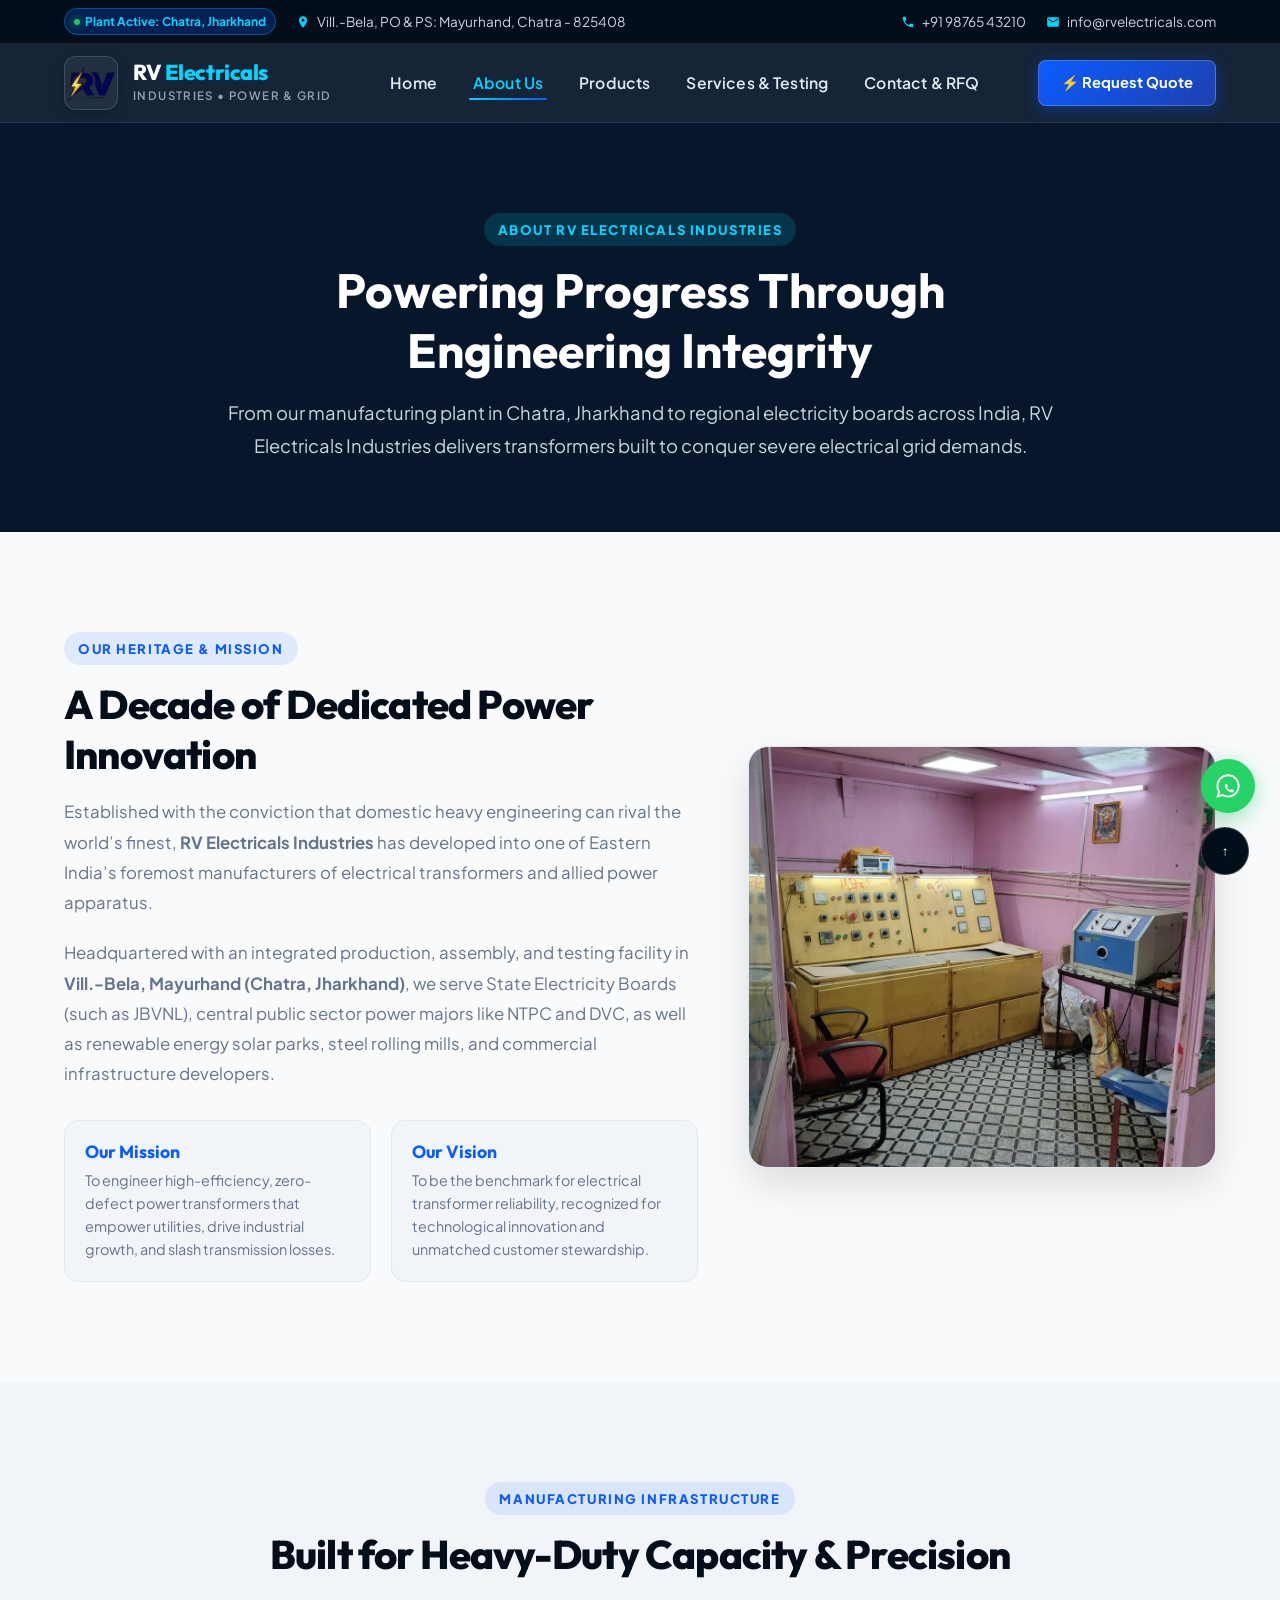
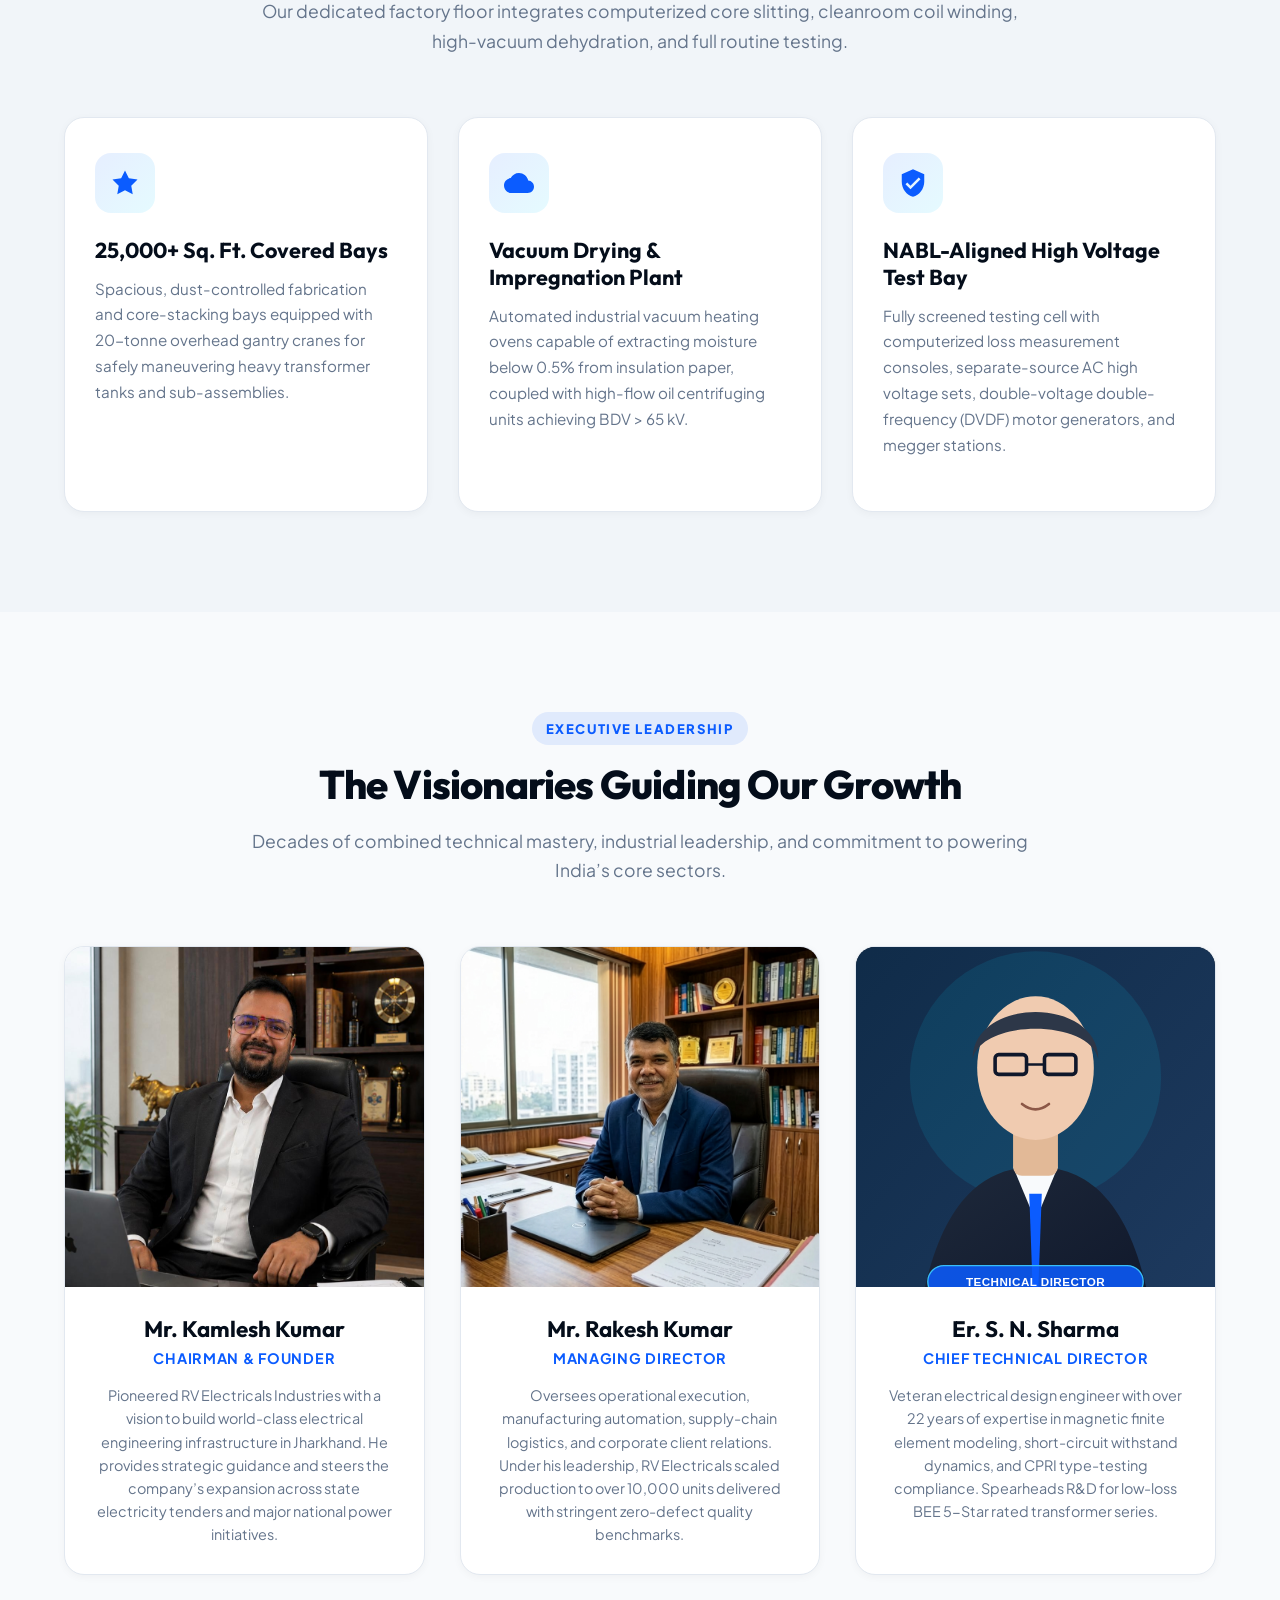
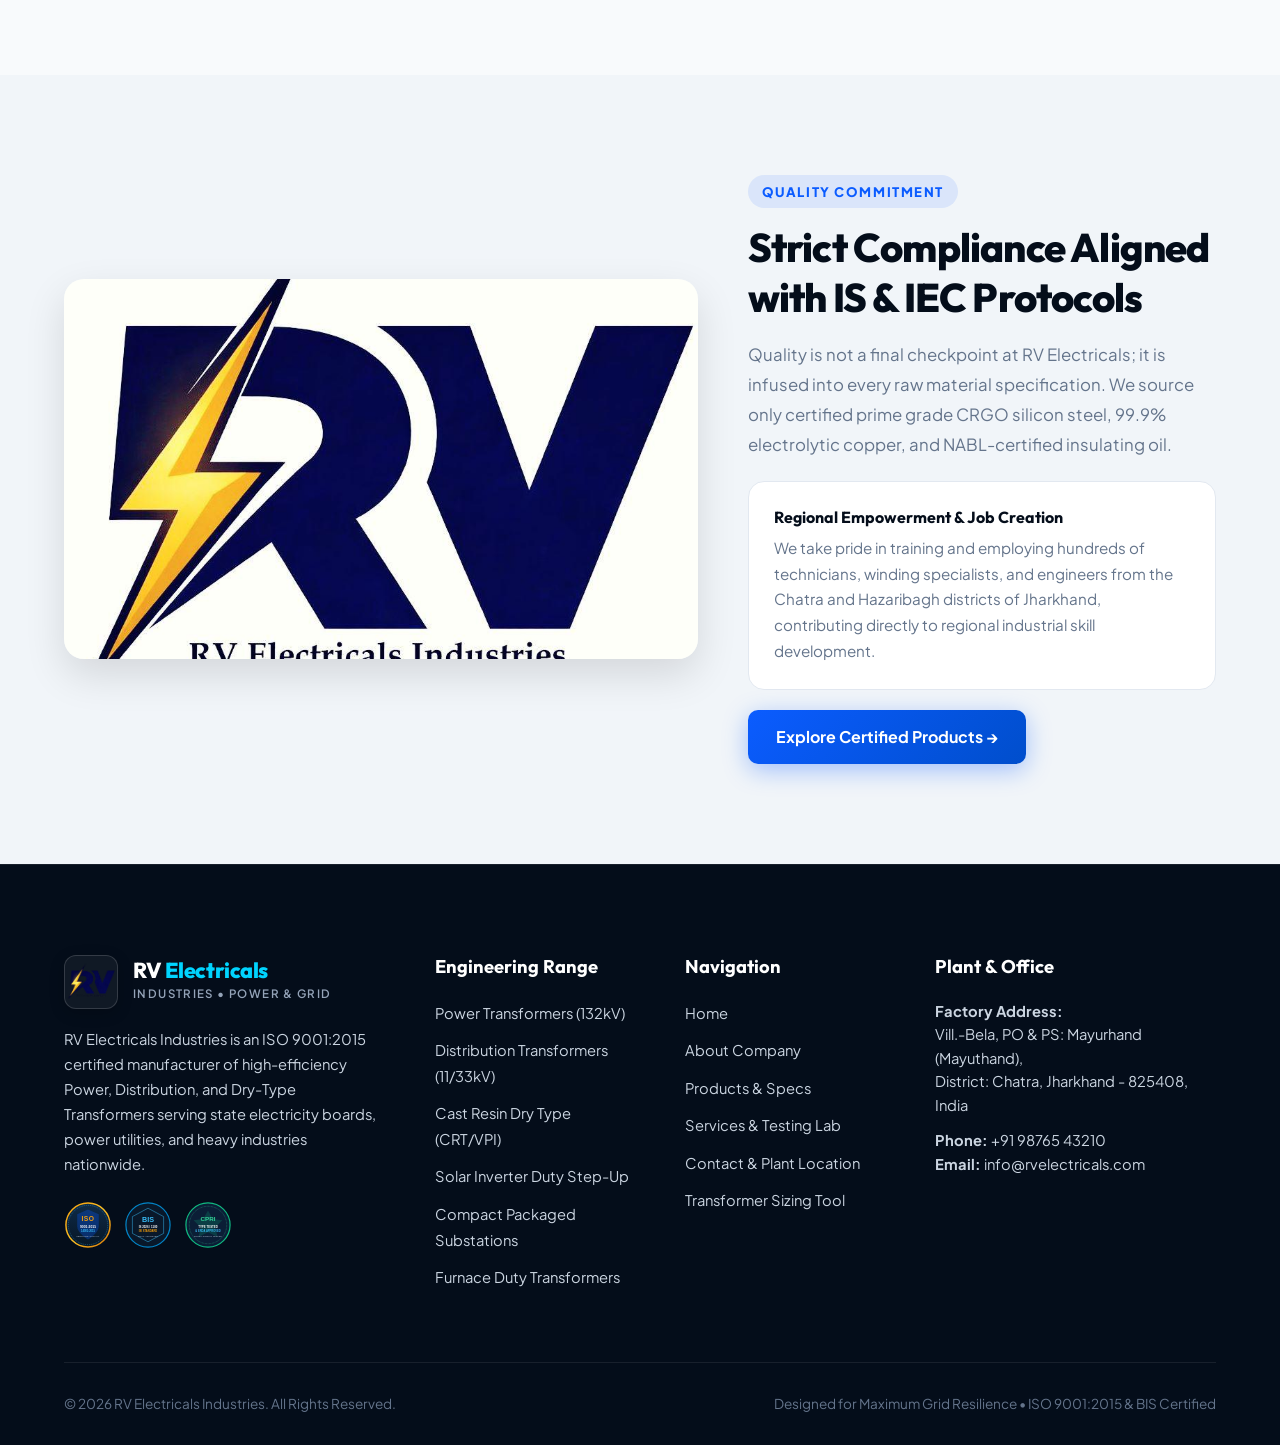
==== about.html @ 904dd124 "phirst" ====
<!DOCTYPE html>
<html lang="en">
<head>
  <meta charset="UTF-8">
  <meta name="viewport" content="width=device-width, initial-scale=1.0">
  <title>About Us | RV Electricals Industries</title>
  <meta name="description" content="Discover the legacy, leadership, and state-of-the-art manufacturing infrastructure of RV Electricals Industries in Chatra, Jharkhand.">
  
  <link rel="stylesheet" href="css/styles.css">
  <script src="js/script.js" defer></script>
</head>
<body>

  <!-- Scroll Progress Indicator -->
  <div id="scroll-progress"></div>

  <!-- Top Announcement Bar -->
  <div class="top-bar">
    <div class="top-bar-inner">
      <div class="top-bar-left">
        <span class="top-bar-badge"><span class="live-pulse"></span> Plant Active: Chatra, Jharkhand</span>
        <span class="top-bar-item">
          <svg viewBox="0 0 24 24"><path d="M12 2C8.13 2 5 5.13 5 9c0 5.25 7 13 7 13s7-7.75 7-13c0-3.87-3.13-7-7-7zm0 9.5c-1.38 0-2.5-1.12-2.5-2.5s1.12-2.5 2.5-2.5 2.5 1.12 2.5 2.5-1.12 2.5-2.5 2.5z"/></svg>
          Vill.-Bela, PO &amp; PS: Mayurhand, Chatra - 825408
        </span>
      </div>
      <div class="top-bar-right">
        <a href="tel:+919876543210" class="top-bar-item">
          <svg viewBox="0 0 24 24"><path d="M6.62 10.79c1.44 2.83 3.76 5.14 6.59 6.59l2.2-2.2c.27-.27.67-.36 1.02-.24 1.12.37 2.33.57 3.57.57.55 0 1 .45 1 1V20c0 .55-.45 1-1 1-9.39 0-17-7.61-17-17 0-.55.45-1 1-1h3.5c.55 0 1 .45 1 1 0 1.25.2 2.45.57 3.57.11.35.03.74-.25 1.02l-2.2 2.2z"/></svg>
          +91 98765 43210
        </a>
        <a href="mailto:info@rvelectricals.com" class="top-bar-item">
          <svg viewBox="0 0 24 24"><path d="M20 4H4c-1.1 0-1.99.9-1.99 2L2 18c0 1.1.9 2 2 2h16c1.1 0 2-.9 2-2V6c0-1.1-.9-2-2-2zm0 4l-8 5-8-5V6l8 5 8-5v2z"/></svg>
          info@rvelectricals.com
        </a>
      </div>
    </div>
  </div>

  <!-- Sticky Glassmorphism Header -->
  <nav>
    <div class="nav-container">
      <a href="index.html" class="logo-section">
        <div class="logo-wrapper">
          <img src="Images/Firefly.png" alt="RV Electricals Logo" class="logo">
        </div>
        <div class="logo-text-block">
          <span class="brand-title">RV <span>Electricals</span></span>
          <span class="brand-subtitle">Industries • Power &amp; Grid</span>
        </div>
      </a>

      <button class="menu-toggle" aria-label="Toggle Navigation">☰</button>

      <ul class="nav-links" id="navLinks">
        <li><a href="index.html">Home</a></li>
        <li><a href="about.html" class="active">About Us</a></li>
        <li><a href="products.html">Products</a></li>
        <li><a href="services.html">Services &amp; Testing</a></li>
        <li><a href="contact.html">Contact &amp; RFQ</a></li>
      </ul>

      <div class="nav-actions">
        <a href="contact.html#quote-form" class="btn-nav-quote">
          <span>⚡ Request Quote</span>
        </a>
      </div>
    </div>
  </nav>

  <!-- Page Header Banner -->
  <header class="section-dark" style="padding: 90px 5% 70px; text-align: center; position: relative;">
    <div style="max-width: 850px; margin: 0 auto; position: relative; z-index: 2;">
      <span class="section-tag">About RV Electricals Industries</span>
      <h1 style="color: #ffffff; font-size: 3rem; margin-bottom: 16px;">Powering Progress Through Engineering Integrity</h1>
      <p style="color: #cbd5e1; font-size: 1.15rem; line-height: 1.8;">
        From our manufacturing plant in Chatra, Jharkhand to regional electricity boards across India, RV Electricals Industries delivers transformers built to conquer severe electrical grid demands.
      </p>
    </div>
  </header>

  <!-- Corporate Heritage & Facility Details -->
  <section class="section">
    <div class="contact-layout" style="align-items: center;">
      <div class="reveal">
        <span class="section-tag">Our Heritage &amp; Mission</span>
        <h2 class="section-title">A Decade of Dedicated Power Innovation</h2>
        <p style="color: var(--text-muted); font-size: 1.05rem; line-height: 1.8; margin-bottom: 20px;">
          Established with the conviction that domestic heavy engineering can rival the world’s finest, <strong>RV Electricals Industries</strong> has developed into one of Eastern India’s foremost manufacturers of electrical transformers and allied power apparatus.
        </p>
        <p style="color: var(--text-muted); font-size: 1.05rem; line-height: 1.8; margin-bottom: 25px;">
          Headquartered with an integrated production, assembly, and testing facility in <strong>Vill.-Bela, Mayurhand (Chatra, Jharkhand)</strong>, we serve State Electricity Boards (such as JBVNL), central public sector power majors like NTPC and DVC, as well as renewable energy solar parks, steel rolling mills, and commercial infrastructure developers.
        </p>
        <div style="display: grid; grid-template-columns: 1fr 1fr; gap: 20px; margin-top: 30px;">
          <div style="background: var(--bg-alt); padding: 20px; border-radius: 14px; border: 1px solid var(--border-light);">
            <h4 style="color: var(--primary); font-size: 1.1rem; margin-bottom: 6px;">Our Mission</h4>
            <p style="color: var(--text-muted); font-size: 0.9rem;">To engineer high-efficiency, zero-defect power transformers that empower utilities, drive industrial growth, and slash transmission losses.</p>
          </div>
          <div style="background: var(--bg-alt); padding: 20px; border-radius: 14px; border: 1px solid var(--border-light);">
            <h4 style="color: var(--primary); font-size: 1.1rem; margin-bottom: 6px;">Our Vision</h4>
            <p style="color: var(--text-muted); font-size: 0.9rem;">To be the benchmark for electrical transformer reliability, recognized for technological innovation and unmatched customer stewardship.</p>
          </div>
        </div>
      </div>

      <div class="reveal">
        <div style="border-radius: 20px; overflow: hidden; box-shadow: var(--shadow-lg); border: 1px solid var(--border-light);">
          <img src="Images/Firefly_Gemini Flash_Just enhance and improve the lightings  620060.png" alt="RV Electricals Plant Facility" style="width: 100%; height: 420px; object-fit: cover;">
        </div>
      </div>
    </div>
  </section>

  <!-- Infrastructure & Manufacturing Highlights -->
  <section class="section section-alt">
    <div class="section-header reveal">
      <span class="section-tag">Manufacturing Infrastructure</span>
      <h2 class="section-title">Built for Heavy-Duty Capacity &amp; Precision</h2>
      <p class="section-subtitle">
        Our dedicated factory floor integrates computerized core slitting, cleanroom coil winding, high-vacuum dehydration, and full routine testing.
      </p>
    </div>

    <div class="features-grid">
      <div class="feature-card reveal">
        <div class="feature-icon-wrapper">
          <svg viewBox="0 0 24 24"><path d="M12 2l3.09 6.26L22 9.27l-5 4.87 1.18 6.88L12 17.77l-6.18 3.25L7 14.14 2 9.27l6.91-1.01L12 2z"/></svg>
        </div>
        <h3>25,000+ Sq. Ft. Covered Bays</h3>
        <p>Spacious, dust-controlled fabrication and core-stacking bays equipped with 20-tonne overhead gantry cranes for safely maneuvering heavy transformer tanks and sub-assemblies.</p>
      </div>

      <div class="feature-card reveal">
        <div class="feature-icon-wrapper">
          <svg viewBox="0 0 24 24"><path d="M19.35 10.04C18.67 6.59 15.64 4 12 4 9.11 4 6.6 5.64 5.35 8.04 2.34 8.36 0 10.91 0 14c0 3.31 2.69 6 6 6h13c2.76 0 5-2.24 5-5 0-2.64-2.05-4.78-4.65-4.96z"/></svg>
        </div>
        <h3>Vacuum Drying &amp; Impregnation Plant</h3>
        <p>Automated industrial vacuum heating ovens capable of extracting moisture below 0.5% from insulation paper, coupled with high-flow oil centrifuging units achieving BDV &gt; 65 kV.</p>
      </div>

      <div class="feature-card reveal">
        <div class="feature-icon-wrapper">
          <svg viewBox="0 0 24 24"><path d="M12 1L3 5v6c0 5.55 3.84 10.74 9 12 5.16-1.26 9-6.45 9-12V5l-9-4zm-2 16l-4-4 1.41-1.41L10 14.17l6.59-6.59L18 9l-8 8z"/></svg>
        </div>
        <h3>NABL-Aligned High Voltage Test Bay</h3>
        <p>Fully screened testing cell with computerized loss measurement consoles, separate-source AC high voltage sets, double-voltage double-frequency (DVDF) motor generators, and megger stations.</p>
      </div>
    </div>
  </section>

  <!-- Board of Directors & Leadership Profiles -->
  <section class="section">
    <div class="section-header reveal">
      <span class="section-tag">Executive Leadership</span>
      <h2 class="section-title">The Visionaries Guiding Our Growth</h2>
      <p class="section-subtitle">
        Decades of combined technical mastery, industrial leadership, and commitment to powering India’s core sectors.
      </p>
    </div>

    <div class="members-grid">
      <!-- Founder & Chairman -->
      <div class="member-card reveal">
        <div class="member-img-wrap">
          <img src="Images/kamlesh.jpeg" alt="Mr. Kamlesh Kumar - Chairman &amp; Founder">
        </div>
        <div class="member-info">
          <h3>Mr. Kamlesh Kumar</h3>
          <div class="member-role">Chairman &amp; Founder</div>
          <p class="member-bio">
            Pioneered RV Electricals Industries with a vision to build world-class electrical engineering infrastructure in Jharkhand. He provides strategic guidance and steers the company’s expansion across state electricity tenders and major national power initiatives.
          </p>
        </div>
      </div>

      <!-- Managing Director -->
      <div class="member-card reveal">
        <div class="member-img-wrap">
          <img src="Images/Rakesh.jpg" alt="Mr. Rakesh Kumar - Managing Director">
        </div>
        <div class="member-info">
          <h3>Mr. Rakesh Kumar</h3>
          <div class="member-role">Managing Director</div>
          <p class="member-bio">
            Oversees operational execution, manufacturing automation, supply-chain logistics, and corporate client relations. Under his leadership, RV Electricals scaled production to over 10,000 units delivered with stringent zero-defect quality benchmarks.
          </p>
        </div>
      </div>

      <!-- Technical Director -->
      <div class="member-card reveal">
        <div class="member-img-wrap">
          <img src="Images/member3.svg" alt="Technical &amp; R&amp;D Director">
        </div>
        <div class="member-info">
          <h3>Er. S. N. Sharma</h3>
          <div class="member-role">Chief Technical Director</div>
          <p class="member-bio">
            Veteran electrical design engineer with over 22 years of expertise in magnetic finite element modeling, short-circuit withstand dynamics, and CPRI type-testing compliance. Spearheads R&amp;D for low-loss BEE 5-Star rated transformer series.
          </p>
        </div>
      </div>
    </div>
  </section>

  <!-- Quality Policy & Corporate Social Responsibility -->
  <section class="section section-alt">
    <div class="contact-layout" style="align-items: center;">
      <div class="reveal">
        <div style="border-radius: 20px; overflow: hidden; box-shadow: var(--shadow-lg);">
          <img src="Images/WhatsApp Image 2026-05-27 at 12.37.03 PM.jpeg" alt="Transformer Engineering Dispatch" style="width: 100%; height: 380px; object-fit: cover;">
        </div>
      </div>

      <div class="reveal">
        <span class="section-tag">Quality Commitment</span>
        <h2 class="section-title">Strict Compliance Aligned with IS &amp; IEC Protocols</h2>
        <p style="color: var(--text-muted); font-size: 1.05rem; line-height: 1.8; margin-bottom: 20px;">
          Quality is not a final checkpoint at RV Electricals; it is infused into every raw material specification. We source only certified prime grade CRGO silicon steel, 99.9% electrolytic copper, and NABL-certified insulating oil.
        </p>
        <div style="background: var(--bg-card); padding: 25px; border-radius: 16px; border: 1px solid var(--border-light); margin-bottom: 20px;">
          <h4 style="color: var(--navy-darkest); margin-bottom: 8px;">Regional Empowerment &amp; Job Creation</h4>
          <p style="color: var(--text-muted); font-size: 0.95rem; line-height: 1.7;">
            We take pride in training and employing hundreds of technicians, winding specialists, and engineers from the Chatra and Hazaribagh districts of Jharkhand, contributing directly to regional industrial skill development.
          </p>
        </div>
        <a href="products.html" class="btn btn-primary">
          <span>Explore Certified Products →</span>
        </a>
      </div>
    </div>
  </section>

  <!-- Enterprise Footer -->
  <footer class="footer">
    <div class="footer-container">
      <div class="footer-col footer-brand">
        <div class="logo-section" style="margin-bottom: 12px;">
          <div class="logo-wrapper">
            <img src="Images/Firefly.png" alt="RV Logo" class="logo">
          </div>
          <div class="logo-text-block">
            <span class="brand-title">RV <span>Electricals</span></span>
            <span class="brand-subtitle">Industries • Power &amp; Grid</span>
          </div>
        </div>
        <p>
          RV Electricals Industries is an ISO 9001:2015 certified manufacturer of high-efficiency Power, Distribution, and Dry-Type Transformers serving state electricity boards, power utilities, and heavy industries nationwide.
        </p>
        <div class="footer-badges">
          <img src="Images/iso-badge.svg" alt="ISO Certified" class="footer-badge-img">
          <img src="Images/bis-badge.svg" alt="BIS Certified" class="footer-badge-img">
          <img src="Images/cpri-badge.svg" alt="CPRI Tested" class="footer-badge-img">
        </div>
      </div>

      <div class="footer-col">
        <h4>Engineering Range</h4>
        <ul class="footer-links">
          <li><a href="products.html">Power Transformers (132kV)</a></li>
          <li><a href="products.html">Distribution Transformers (11/33kV)</a></li>
          <li><a href="products.html">Cast Resin Dry Type (CRT/VPI)</a></li>
          <li><a href="products.html">Solar Inverter Duty Step-Up</a></li>
          <li><a href="products.html">Compact Packaged Substations</a></li>
          <li><a href="products.html">Furnace Duty Transformers</a></li>
        </ul>
      </div>

      <div class="footer-col">
        <h4>Navigation</h4>
        <ul class="footer-links">
          <li><a href="index.html">Home</a></li>
          <li><a href="about.html">About Company</a></li>
          <li><a href="products.html">Products &amp; Specs</a></li>
          <li><a href="services.html">Services &amp; Testing Lab</a></li>
          <li><a href="contact.html">Contact &amp; Plant Location</a></li>
          <li><a href="index.html#calculator">Transformer Sizing Tool</a></li>
        </ul>
      </div>

      <div class="footer-col">
        <h4>Plant &amp; Office</h4>
        <p style="color: #cbd5e1; font-size: 0.92rem; margin-bottom: 12px;">
          <strong>Factory Address:</strong><br>
          Vill.-Bela, PO &amp; PS: Mayurhand (Mayuthand),<br>
          District: Chatra, Jharkhand - 825408, India
        </p>
        <p style="color: #cbd5e1; font-size: 0.92rem; margin-bottom: 12px;">
          <strong>Phone:</strong> +91 98765 43210<br>
          <strong>Email:</strong> info@rvelectricals.com
        </p>
      </div>
    </div>

    <div class="footer-bottom">
      <div>&copy; 2026 RV Electricals Industries. All Rights Reserved.</div>
      <div>Designed for Maximum Grid Resilience • ISO 9001:2015 &amp; BIS Certified</div>
    </div>
  </footer>

  <!-- Floating Action Buttons -->
  <div class="floating-actions">
    <a href="https://wa.me/919876543210?text=Hello%20RV%20Electricals,%20I%20want%20to%20learn%20more%20about%20your%20company%20and%20products." class="btn-whatsapp-float" target="_blank" rel="noopener noreferrer" aria-label="WhatsApp Us">
      <svg viewBox="0 0 24 24"><path d="M12.04 2C6.58 2 2.13 6.45 2.13 11.91c0 1.75.46 3.45 1.32 4.95L2.05 22l5.25-1.38c1.45.79 3.08 1.21 4.74 1.21 5.46 0 9.91-4.45 9.91-9.91 0-2.65-1.03-5.14-2.9-7.01A9.816 9.816 0 0 0 12.04 2m.01 1.67c2.2 0 4.26.86 5.82 2.42a8.225 8.225 0 0 1 2.41 5.83c0 4.54-3.7 8.24-8.24 8.24-1.48 0-2.93-.4-4.2-1.15l-.3-.18-3.12.82.83-3.04-.2-.31a8.196 8.196 0 0 1-1.26-4.38c0-4.54 3.7-8.24 8.24-8.24m4.52 11.66c-.19-.09-1.1-.54-1.27-.6-.17-.06-.29-.09-.42.09-.12.19-.48.6-.59.72-.11.12-.22.14-.4.05-.19-.09-.79-.29-1.5-.93-.56-.49-.93-1.11-1.04-1.3-.11-.19-.01-.29.08-.38.08-.09.19-.22.28-.33.09-.11.12-.19.19-.31.06-.12.03-.24-.01-.33-.05-.09-.42-1.01-.58-1.39-.15-.36-.3-.31-.42-.32h-.36c-.12 0-.33.05-.5.23-.17.19-.66.65-.66 1.58 0 .93.68 1.83.77 1.96.1.12 1.34 2.05 3.25 2.87.45.2.81.31 1.09.4.46.15.88.13 1.21.08.37-.06 1.1-.45 1.26-.88.15-.44.15-.81.11-.88-.04-.08-.17-.13-.36-.23z"/></svg>
    </a>
    <button id="back-to-top" class="btn-back-top" aria-label="Back to Top">↑</button>
  </div>

</body>
</html>
---- css/styles.css ----
/* ==========================================================================
   RV ELECTRICALS INDUSTRIES - STYLESHEET
   Advanced Industrial Engineering Web Platform
   ========================================================================== */

@import url('https://fonts.googleapis.com/css2?family=Outfit:wght@400;500;600;700;800;900&family=Plus+Jakarta+Sans:wght@300;400;500;600;700;800&display=swap');

:root {
  /* Brand Palette */
  --primary: #0b5cff;
  --primary-hover: #0046d5;
  --primary-glow: rgba(11, 92, 255, 0.35);
  --secondary: #00d4ff;
  --accent: #f59e0b;
  --accent-glow: rgba(245, 158, 11, 0.4);
  
  /* Dark & Navy Shades */
  --navy-darkest: #040d1a;
  --navy-dark: #07172b;
  --navy-mid: #0d2646;
  --navy-light: #16365f;
  
  /* Backgrounds & Neutrals */
  --bg-main: #f8fafc;
  --bg-alt: #f1f5f9;
  --bg-card: #ffffff;
  --border-light: #e2e8f0;
  --border-dark: rgba(255, 255, 255, 0.12);
  
  /* Text Colors */
  --text-main: #0f172a;
  --text-muted: #64748b;
  --text-light: #94a3b8;
  --text-white: #ffffff;
  
  /* Shadows & Elevations */
  --shadow-sm: 0 2px 8px rgba(0, 0, 0, 0.04);
  --shadow-md: 0 8px 24px rgba(0, 0, 0, 0.08);
  --shadow-lg: 0 16px 40px rgba(0, 0, 0, 0.12);
  --shadow-glow: 0 0 30px rgba(11, 92, 255, 0.25);
  --shadow-electric: 0 0 35px rgba(0, 212, 255, 0.3);
  
  /* Transitions */
  --transition-fast: 0.2s cubic-bezier(0.4, 0, 0.2, 1);
  --transition-normal: 0.35s cubic-bezier(0.4, 0, 0.2, 1);
  --transition-slow: 0.6s cubic-bezier(0.4, 0, 0.2, 1);
}

/* Base Reset & Typography */
* {
  margin: 0;
  padding: 0;
  box-sizing: border-box;
}

html {
  scroll-behavior: smooth;
  font-size: 16px;
}

body {
  font-family: 'Plus Jakarta Sans', -apple-system, BlinkMacSystemFont, 'Segoe UI', Roboto, sans-serif;
  background-color: var(--bg-main);
  color: var(--text-main);
  line-height: 1.6;
  overflow-x: hidden;
  position: relative;
}

h1, h2, h3, h4, h5, h6 {
  font-family: 'Outfit', sans-serif;
  color: var(--navy-darkest);
  font-weight: 700;
  line-height: 1.25;
}

a {
  text-decoration: none;
  color: inherit;
  transition: var(--transition-fast);
}

img {
  max-width: 100%;
  height: auto;
  display: block;
}

/* Scroll Progress Bar */
#scroll-progress {
  position: fixed;
  top: 0;
  left: 0;
  height: 3.5px;
  width: 0%;
  background: linear-gradient(90deg, var(--secondary), var(--primary), var(--accent));
  z-index: 1001;
  box-shadow: 0 0 10px var(--secondary);
  transition: width 0.1s ease-out;
}

/* ==========================================================================
   TOP ANNOUNCEMENT BAR
   ========================================================================== */
.top-bar {
  background: var(--navy-darkest);
  color: var(--text-light);
  font-size: 0.85rem;
  padding: 8px 5%;
  border-bottom: 1px solid rgba(255, 255, 255, 0.08);
  position: relative;
  z-index: 100;
}

.top-bar-inner {
  max-width: 1300px;
  margin: 0 auto;
  display: flex;
  justify-content: space-between;
  align-items: center;
  flex-wrap: wrap;
  gap: 12px;
}

.top-bar-left, .top-bar-right {
  display: flex;
  align-items: center;
  gap: 20px;
}

.top-bar-item {
  display: inline-flex;
  align-items: center;
  gap: 7px;
  color: #cbd5e1;
}

.top-bar-item svg {
  width: 14px;
  height: 14px;
  fill: var(--secondary);
}

.top-bar-badge {
  background: rgba(11, 92, 255, 0.25);
  color: var(--secondary);
  padding: 3px 9px;
  border-radius: 20px;
  font-size: 0.75rem;
  font-weight: 700;
  border: 1px solid rgba(0, 212, 255, 0.3);
  display: inline-flex;
  align-items: center;
  gap: 5px;
}

.live-pulse {
  width: 6px;
  height: 6px;
  border-radius: 50%;
  background-color: #22c55e;
  box-shadow: 0 0 8px #22c55e;
  animation: pulseDot 2s infinite;
}

@keyframes pulseDot {
  0%, 100% { opacity: 1; transform: scale(1); }
  50% { opacity: 0.4; transform: scale(1.3); }
}

/* ==========================================================================
   MAIN NAVIGATION (STICKY & GLASSMORPHISM)
   ========================================================================== */
nav {
  position: sticky;
  top: 0;
  z-index: 999;
  background: rgba(7, 23, 43, 0.94);
  backdrop-filter: blur(14px);
  -webkit-backdrop-filter: blur(14px);
  border-bottom: 1px solid rgba(255, 255, 255, 0.08);
  transition: padding var(--transition-normal), background var(--transition-normal);
  padding: 12px 5%;
}

nav.scrolled {
  padding: 8px 5%;
  background: rgba(4, 13, 26, 0.98);
  box-shadow: 0 10px 30px rgba(0, 0, 0, 0.3);
}

.nav-container {
  max-width: 1300px;
  margin: 0 auto;
  display: flex;
  justify-content: space-between;
  align-items: center;
}

.logo-section {
  display: flex;
  align-items: center;
  gap: 15px;
  text-decoration: none;
}

.logo-wrapper {
  position: relative;
  width: 54px;
  height: 54px;
  border-radius: 12px;
  background: rgba(255, 255, 255, 0.05);
  display: flex;
  align-items: center;
  justify-content: center;
  border: 1px solid rgba(255, 255, 255, 0.15);
  overflow: hidden;
  box-shadow: 0 4px 15px rgba(0, 0, 0, 0.2);
}

.logo {
  width: 48px;
  height: 48px;
  object-fit: contain;
  transition: transform var(--transition-normal);
}

.logo-section:hover .logo {
  transform: scale(1.08) rotate(2deg);
}

.logo-text-block {
  display: flex;
  flex-direction: column;
}

.brand-title {
  font-family: 'Outfit', sans-serif;
  font-size: 1.35rem;
  font-weight: 800;
  letter-spacing: -0.02em;
  color: var(--text-white);
  line-height: 1.1;
}

.brand-title span {
  color: var(--secondary);
}

.brand-subtitle {
  font-size: 0.72rem;
  letter-spacing: 0.12em;
  text-transform: uppercase;
  color: var(--text-light);
  font-weight: 600;
  margin-top: 2px;
}

.nav-links {
  display: flex;
  align-items: center;
  gap: 28px;
  list-style: none;
}

.nav-links li a {
  font-size: 0.98rem;
  font-weight: 600;
  color: #e2e8f0;
  padding: 8px 4px;
  position: relative;
  letter-spacing: 0.01em;
}

.nav-links li a::after {
  content: '';
  position: absolute;
  bottom: 0;
  left: 0;
  width: 0%;
  height: 2.5px;
  background: linear-gradient(90deg, var(--secondary), var(--primary));
  border-radius: 2px;
  transition: width var(--transition-normal);
}

.nav-links li a:hover,
.nav-links li a.active {
  color: var(--secondary);
}

.nav-links li a:hover::after,
.nav-links li a.active::after {
  width: 100%;
}

.nav-actions {
  display: flex;
  align-items: center;
  gap: 16px;
}

.btn-nav-quote {
  background: linear-gradient(135deg, var(--primary) 0%, #1e40af 100%);
  color: var(--text-white);
  padding: 10px 22px;
  border-radius: 8px;
  font-weight: 700;
  font-size: 0.92rem;
  border: 1px solid rgba(255, 255, 255, 0.2);
  box-shadow: 0 4px 15px var(--primary-glow);
  display: inline-flex;
  align-items: center;
  gap: 8px;
  cursor: pointer;
  transition: var(--transition-fast);
}

.btn-nav-quote:hover {
  transform: translateY(-2px);
  box-shadow: 0 6px 20px rgba(11, 92, 255, 0.5);
  background: linear-gradient(135deg, #1d68ff 0%, #2563eb 100%);
}

.menu-toggle {
  display: none;
  background: none;
  border: none;
  color: var(--text-white);
  cursor: pointer;
  padding: 8px;
  font-size: 1.6rem;
  line-height: 1;
}

/* ==========================================================================
   HERO SECTION WITH CANVAS & DYNAMIC ANIMATION
   ========================================================================== */
.hero {
  position: relative;
  min-height: 90vh;
  display: flex;
  align-items: center;
  background: radial-gradient(circle at 75% 30%, #0d2646 0%, #07172b 50%, #040d1a 100%);
  color: var(--text-white);
  overflow: hidden;
  padding: 80px 5% 100px;
}

/* Background image overlay */
.hero-bg-overlay {
  position: absolute;
  inset: 0;
  background-image: url('../Images/Gemini_Generated_Image_.png');
  background-size: cover;
  background-position: center right;
  opacity: 0.18;
  filter: contrast(1.2) brightness(0.9);
  pointer-events: none;
  z-index: 1;
}

/* Electric Interactive Canvas */
#electric-canvas {
  position: absolute;
  inset: 0;
  width: 100%;
  height: 100%;
  z-index: 2;
  pointer-events: auto;
}

.hero-content {
  position: relative;
  z-index: 3;
  max-width: 1300px;
  margin: 0 auto;
  width: 100%;
  display: grid;
  grid-template-columns: 1.15fr 0.85fr;
  align-items: center;
  gap: 60px;
}

.hero-text {
  max-width: 680px;
}

.hero-badge-pill {
  display: inline-flex;
  align-items: center;
  gap: 10px;
  background: rgba(11, 92, 255, 0.18);
  border: 1px solid rgba(0, 212, 255, 0.35);
  padding: 6px 16px;
  border-radius: 30px;
  font-size: 0.85rem;
  font-weight: 700;
  color: var(--secondary);
  margin-bottom: 24px;
  backdrop-filter: blur(8px);
  animation: fadeInDown 0.8s ease-out;
}

.hero-badge-pill .icon {
  color: var(--accent);
}

.hero h1 {
  font-size: 3.4rem;
  font-weight: 900;
  letter-spacing: -0.03em;
  color: var(--text-white);
  line-height: 1.15;
  margin-bottom: 20px;
}

.hero h1 .highlight-text {
  background: linear-gradient(90deg, #38bdf8 0%, #00d4ff 50%, #60a5fa 100%);
  -webkit-background-clip: text;
  -webkit-text-fill-color: transparent;
  display: inline-block;
  text-shadow: 0 0 25px rgba(0, 212, 255, 0.3);
}

.hero-desc {
  font-size: 1.15rem;
  color: #cbd5e1;
  line-height: 1.75;
  margin-bottom: 35px;
  font-weight: 400;
}

.hero-actions {
  display: flex;
  align-items: center;
  gap: 18px;
  flex-wrap: wrap;
  margin-bottom: 45px;
}

.btn {
  padding: 14px 28px;
  border-radius: 10px;
  font-weight: 700;
  font-size: 1rem;
  cursor: pointer;
  display: inline-flex;
  align-items: center;
  gap: 10px;
  transition: all var(--transition-normal);
  border: none;
  text-decoration: none;
}

.btn-primary {
  background: linear-gradient(135deg, var(--primary) 0%, #004ecc 100%);
  color: var(--text-white);
  box-shadow: 0 6px 25px var(--primary-glow);
  position: relative;
  overflow: hidden;
}

.btn-primary:hover {
  background: linear-gradient(135deg, #1d68ff 0%, #0056e0 100%);
  transform: translateY(-3px);
  box-shadow: 0 10px 30px rgba(11, 92, 255, 0.5);
}

.btn-secondary {
  background: rgba(255, 255, 255, 0.08);
  color: var(--text-white);
  border: 1px solid rgba(255, 255, 255, 0.25);
  backdrop-filter: blur(8px);
}

.btn-secondary:hover {
  background: rgba(255, 255, 255, 0.16);
  border-color: var(--secondary);
  color: var(--secondary);
  transform: translateY(-3px);
}

.btn-accent {
  background: linear-gradient(135deg, #f59e0b 0%, #d97706 100%);
  color: #0f172a;
  font-weight: 800;
  box-shadow: 0 4px 20px var(--accent-glow);
}

.btn-accent:hover {
  transform: translateY(-2px);
  box-shadow: 0 8px 25px rgba(245, 158, 11, 0.6);
}

.hero-credentials {
  display: flex;
  gap: 25px;
  flex-wrap: wrap;
  padding-top: 25px;
  border-top: 1px solid rgba(255, 255, 255, 0.12);
}

.credential-item {
  display: flex;
  align-items: center;
  gap: 10px;
  font-size: 0.9rem;
  color: #94a3b8;
  font-weight: 500;
}

.credential-item svg {
  width: 18px;
  height: 18px;
  fill: var(--secondary);
  flex-shrink: 0;
}

/* Hero Visual / Card Showcase */
.hero-visual {
  position: relative;
  display: flex;
  justify-content: center;
  align-items: center;
}

.hero-card-container {
  position: relative;
  width: 100%;
  max-width: 480px;
  background: rgba(13, 38, 70, 0.7);
  border: 1px solid rgba(0, 212, 255, 0.3);
  border-radius: 24px;
  padding: 24px;
  box-shadow: 0 20px 50px rgba(0, 0, 0, 0.4), var(--shadow-electric);
  backdrop-filter: blur(16px);
  animation: floatCard 6s ease-in-out infinite;
}

@keyframes floatCard {
  0%, 100% { transform: translateY(0); }
  50% { transform: translateY(-12px); }
}

.hero-card-image {
  width: 100%;
  height: 280px;
  border-radius: 16px;
  overflow: hidden;
  position: relative;
}

.hero-card-image img {
  width: 100%;
  height: 100%;
  object-fit: cover;
  transition: transform var(--transition-slow);
}

.hero-card-container:hover .hero-card-image img {
  transform: scale(1.05);
}

.hero-card-tag {
  position: absolute;
  top: 14px;
  left: 14px;
  background: rgba(4, 13, 26, 0.85);
  border: 1px solid rgba(0, 212, 255, 0.4);
  color: var(--secondary);
  font-size: 0.78rem;
  font-weight: 800;
  padding: 4px 12px;
  border-radius: 20px;
  letter-spacing: 0.05em;
  text-transform: uppercase;
}

.hero-card-footer {
  margin-top: 18px;
  display: flex;
  justify-content: space-between;
  align-items: center;
}

.hero-card-info h4 {
  color: var(--text-white);
  font-size: 1.15rem;
  font-weight: 700;
  margin-bottom: 4px;
}

.hero-card-info p {
  color: var(--text-light);
  font-size: 0.85rem;
}

.floating-stat-badge {
  position: absolute;
  bottom: -20px;
  left: -20px;
  background: rgba(7, 23, 43, 0.95);
  border: 1px solid rgba(255, 255, 255, 0.15);
  padding: 12px 20px;
  border-radius: 14px;
  display: flex;
  align-items: center;
  gap: 14px;
  box-shadow: 0 10px 30px rgba(0, 0, 0, 0.35);
}

.floating-stat-badge .stat-num {
  font-size: 1.6rem;
  font-weight: 900;
  color: var(--accent);
  line-height: 1;
}

.floating-stat-badge .stat-lbl {
  font-size: 0.75rem;
  color: var(--text-light);
  line-height: 1.2;
}

/* ==========================================================================
   STATS COUNTER BAR (SMOOTH EASING COUNTERS)
   ========================================================================== */
.stats-section {
  position: relative;
  z-index: 10;
  background: var(--bg-card);
  padding: 0 5%;
  margin-top: -40px;
}

.stats-container {
  max-width: 1300px;
  margin: 0 auto;
  background: var(--bg-card);
  border-radius: 20px;
  box-shadow: 0 15px 40px rgba(0, 0, 0, 0.08);
  border: 1px solid var(--border-light);
  display: grid;
  grid-template-columns: repeat(auto-fit, minmax(220px, 1fr));
  padding: 40px 30px;
  gap: 30px;
}

.stat-box {
  display: flex;
  align-items: center;
  gap: 18px;
  padding: 10px 15px;
  border-right: 1px solid var(--border-light);
  transition: transform var(--transition-normal);
}

.stat-box:last-child {
  border-right: none;
}

.stat-box:hover {
  transform: translateY(-4px);
}

.stat-icon {
  width: 54px;
  height: 54px;
  border-radius: 14px;
  background: rgba(11, 92, 255, 0.08);
  display: flex;
  align-items: center;
  justify-content: center;
  color: var(--primary);
  flex-shrink: 0;
  transition: all var(--transition-fast);
}

.stat-box:hover .stat-icon {
  background: var(--primary);
  color: var(--text-white);
  transform: scale(1.08);
}

.stat-icon svg {
  width: 26px;
  height: 26px;
  fill: currentColor;
}

.stat-details h3 {
  font-size: 2.3rem;
  font-weight: 900;
  color: var(--navy-darkest);
  line-height: 1;
  margin-bottom: 6px;
  font-family: 'Outfit', sans-serif;
}

.stat-details h4 {
  font-size: 0.95rem;
  font-weight: 700;
  color: var(--text-main);
  margin-bottom: 2px;
}

.stat-details p {
  font-size: 0.8rem;
  color: var(--text-muted);
}

/* ==========================================================================
   COMMON SECTION HEADINGS
   ========================================================================== */
.section {
  padding: 100px 5%;
  position: relative;
}

.section-alt {
  background-color: var(--bg-alt);
}

.section-dark {
  background: var(--navy-dark);
  color: var(--text-white);
}

.section-dark h2, .section-dark h3, .section-dark h4 {
  color: var(--text-white);
}

.section-header {
  text-align: center;
  max-width: 800px;
  margin: 0 auto 60px;
}

.section-tag {
  display: inline-block;
  font-size: 0.82rem;
  font-weight: 800;
  letter-spacing: 0.12em;
  text-transform: uppercase;
  color: var(--primary);
  background: rgba(11, 92, 255, 0.1);
  padding: 6px 14px;
  border-radius: 20px;
  margin-bottom: 14px;
}

.section-dark .section-tag {
  color: var(--secondary);
  background: rgba(0, 212, 255, 0.15);
}

.section-title {
  font-size: 2.5rem;
  font-weight: 800;
  letter-spacing: -0.02em;
  margin-bottom: 18px;
}

.section-subtitle {
  font-size: 1.1rem;
  color: var(--text-muted);
  line-height: 1.7;
}

.section-dark .section-subtitle {
  color: #cbd5e1;
}

/* ==========================================================================
   WHY CHOOSE RV ELECTRICALS (ENGINEERING PILLARS BENTO GRID)
   ========================================================================== */
.features-grid {
  max-width: 1300px;
  margin: 0 auto;
  display: grid;
  grid-template-columns: repeat(auto-fit, minmax(360px, 1fr));
  gap: 30px;
}

.feature-card {
  background: var(--bg-card);
  border: 1px solid var(--border-light);
  border-radius: 20px;
  padding: 35px 30px;
  box-shadow: var(--shadow-sm);
  transition: all var(--transition-normal);
  position: relative;
  overflow: hidden;
  z-index: 1;
}

.feature-card::before {
  content: '';
  position: absolute;
  top: 0;
  left: 0;
  width: 100%;
  height: 4px;
  background: linear-gradient(90deg, var(--primary), var(--secondary));
  opacity: 0;
  transition: opacity var(--transition-normal);
}

.feature-card:hover {
  transform: translateY(-8px);
  box-shadow: var(--shadow-lg);
  border-color: rgba(11, 92, 255, 0.25);
}

.feature-card:hover::before {
  opacity: 1;
}

.feature-icon-wrapper {
  width: 60px;
  height: 60px;
  border-radius: 16px;
  background: linear-gradient(135deg, rgba(11, 92, 255, 0.1) 0%, rgba(0, 212, 255, 0.1) 100%);
  display: flex;
  align-items: center;
  justify-content: center;
  color: var(--primary);
  margin-bottom: 24px;
  transition: transform var(--transition-fast);
}

.feature-card:hover .feature-icon-wrapper {
  transform: scale(1.1) rotate(4deg);
  background: var(--primary);
  color: var(--text-white);
}

.feature-icon-wrapper svg {
  width: 30px;
  height: 30px;
  fill: currentColor;
}

.feature-card h3 {
  font-size: 1.35rem;
  margin-bottom: 12px;
  font-weight: 700;
}

.feature-card p {
  color: var(--text-muted);
  font-size: 0.95rem;
  line-height: 1.7;
  margin-bottom: 18px;
}

.feature-specs-list {
  list-style: none;
  border-top: 1px solid var(--border-light);
  padding-top: 15px;
}

.feature-specs-list li {
  font-size: 0.85rem;
  color: var(--text-main);
  font-weight: 600;
  margin-bottom: 6px;
  display: flex;
  align-items: center;
  gap: 8px;
}

.feature-specs-list li::before {
  content: '✓';
  color: var(--primary);
  font-weight: 900;
}

/* ==========================================================================
   INTERACTIVE TRANSFORMER SIZING CALCULATOR
   ========================================================================== */
.calc-section {
  background: linear-gradient(135deg, var(--navy-darkest) 0%, var(--navy-mid) 100%);
  color: var(--text-white);
  padding: 90px 5%;
  position: relative;
  overflow: hidden;
}

.calc-container {
  max-width: 1200px;
  margin: 0 auto;
  display: grid;
  grid-template-columns: 1fr 1fr;
  gap: 50px;
  align-items: center;
  background: rgba(7, 23, 43, 0.8);
  border: 1px solid rgba(0, 212, 255, 0.25);
  border-radius: 24px;
  padding: 50px;
  box-shadow: 0 25px 60px rgba(0, 0, 0, 0.4);
  backdrop-filter: blur(14px);
}

.calc-form h3 {
  color: var(--text-white);
  font-size: 1.8rem;
  margin-bottom: 8px;
}

.calc-form p {
  color: #94a3b8;
  font-size: 0.95rem;
  margin-bottom: 28px;
}

.calc-group {
  margin-bottom: 22px;
}

.calc-group label {
  display: block;
  font-size: 0.88rem;
  font-weight: 700;
  color: #cbd5e1;
  margin-bottom: 8px;
}

.calc-range-wrapper {
  display: flex;
  align-items: center;
  gap: 16px;
}

.calc-range {
  flex: 1;
  height: 8px;
  border-radius: 4px;
  background: #1e293b;
  accent-color: var(--secondary);
  cursor: pointer;
}

.calc-value-badge {
  background: rgba(0, 212, 255, 0.15);
  border: 1px solid var(--secondary);
  color: var(--secondary);
  font-family: 'Outfit', sans-serif;
  font-size: 1.15rem;
  font-weight: 800;
  padding: 4px 14px;
  border-radius: 8px;
  min-width: 100px;
  text-align: center;
}

.calc-select, .calc-input {
  width: 100%;
  padding: 12px 16px;
  border-radius: 10px;
  background: #0d1e33;
  border: 1px solid #334155;
  color: var(--text-white);
  font-size: 0.95rem;
  font-family: inherit;
  outline: none;
  transition: border-color var(--transition-fast);
}

.calc-select:focus, .calc-input:focus {
  border-color: var(--secondary);
  box-shadow: 0 0 10px rgba(0, 212, 255, 0.25);
}

.calc-output-card {
  background: rgba(13, 38, 70, 0.9);
  border: 1px solid rgba(255, 255, 255, 0.15);
  border-radius: 20px;
  padding: 35px 30px;
  box-shadow: inset 0 0 30px rgba(0, 0, 0, 0.2);
}

.calc-output-header {
  border-bottom: 1px solid rgba(255, 255, 255, 0.12);
  padding-bottom: 18px;
  margin-bottom: 22px;
}

.calc-output-header h4 {
  color: var(--secondary);
  font-size: 0.85rem;
  text-transform: uppercase;
  letter-spacing: 0.1em;
  margin-bottom: 6px;
}

.calc-output-header h2 {
  color: var(--text-white);
  font-size: 1.6rem;
}

.calc-specs-grid {
  display: grid;
  grid-template-columns: 1fr 1fr;
  gap: 16px;
  margin-bottom: 26px;
}

.calc-spec-item {
  background: rgba(4, 13, 26, 0.6);
  padding: 12px 16px;
  border-radius: 10px;
  border: 1px solid rgba(255, 255, 255, 0.06);
}

.calc-spec-label {
  font-size: 0.75rem;
  color: #94a3b8;
  display: block;
  margin-bottom: 4px;
}

.calc-spec-value {
  font-size: 1.05rem;
  font-weight: 700;
  color: var(--text-white);
  font-family: 'Outfit', sans-serif;
}

/* ==========================================================================
   PRODUCT CATALOG & SHOWCASE WITH CATEGORY FILTER
   ========================================================================== */
.product-filter-bar {
  display: flex;
  justify-content: center;
  flex-wrap: wrap;
  gap: 12px;
  margin-bottom: 50px;
}

.filter-btn {
  padding: 10px 22px;
  border-radius: 30px;
  font-weight: 700;
  font-size: 0.9rem;
  border: 1px solid var(--border-light);
  background: var(--bg-card);
  color: var(--text-muted);
  cursor: pointer;
  transition: all var(--transition-fast);
}

.filter-btn:hover {
  border-color: var(--primary);
  color: var(--primary);
  transform: translateY(-2px);
}

.filter-btn.active {
  background: var(--primary);
  color: var(--text-white);
  border-color: var(--primary);
  box-shadow: 0 4px 15px var(--primary-glow);
}

.products-grid {
  max-width: 1300px;
  margin: 0 auto;
  display: grid;
  grid-template-columns: repeat(auto-fit, minmax(360px, 1fr));
  gap: 35px;
}

.product-card {
  background: var(--bg-card);
  border-radius: 20px;
  overflow: hidden;
  box-shadow: var(--shadow-sm);
  border: 1px solid var(--border-light);
  transition: all var(--transition-normal);
  display: flex;
  flex-direction: column;
}

.product-card:hover {
  transform: translateY(-8px);
  box-shadow: var(--shadow-lg);
  border-color: rgba(11, 92, 255, 0.3);
}

.product-thumb {
  position: relative;
  height: 250px;
  background: #07172b;
  overflow: hidden;
  display: flex;
  align-items: center;
  justify-content: center;
  padding: 15px;
}

.product-thumb img {
  width: 100%;
  height: 100%;
  object-fit: contain;
  transition: transform var(--transition-slow);
}

.product-card:hover .product-thumb img {
  transform: scale(1.06);
}

.product-category-badge {
  position: absolute;
  top: 15px;
  left: 15px;
  background: rgba(11, 92, 255, 0.9);
  color: var(--text-white);
  font-size: 0.75rem;
  font-weight: 800;
  padding: 4px 12px;
  border-radius: 20px;
  letter-spacing: 0.05em;
  text-transform: uppercase;
}

.product-star-rating {
  position: absolute;
  top: 15px;
  right: 15px;
  background: rgba(0, 0, 0, 0.7);
  border: 1px solid var(--accent);
  color: var(--accent);
  font-size: 0.75rem;
  font-weight: 700;
  padding: 3px 10px;
  border-radius: 12px;
}

.product-body {
  padding: 28px;
  display: flex;
  flex-direction: column;
  flex: 1;
}

.product-body h3 {
  font-size: 1.4rem;
  font-weight: 800;
  margin-bottom: 10px;
  color: var(--navy-darkest);
}

.product-body p {
  color: var(--text-muted);
  font-size: 0.92rem;
  line-height: 1.6;
  margin-bottom: 20px;
  flex: 1;
}

.product-specs-pills {
  display: flex;
  flex-wrap: wrap;
  gap: 8px;
  margin-bottom: 24px;
}

.spec-pill {
  background: var(--bg-alt);
  color: var(--text-main);
  border: 1px solid var(--border-light);
  font-size: 0.78rem;
  font-weight: 700;
  padding: 4px 10px;
  border-radius: 6px;
}

.product-footer {
  display: flex;
  align-items: center;
  justify-content: space-between;
  gap: 12px;
  border-top: 1px solid var(--border-light);
  padding-top: 18px;
}

.btn-details {
  color: var(--primary);
  font-weight: 700;
  font-size: 0.9rem;
  cursor: pointer;
  background: none;
  border: none;
  display: inline-flex;
  align-items: center;
  gap: 6px;
  transition: gap var(--transition-fast);
}

.btn-details:hover {
  gap: 10px;
  color: var(--primary-hover);
}

.btn-sm-quote {
  background: var(--primary);
  color: var(--text-white);
  padding: 8px 16px;
  border-radius: 6px;
  font-size: 0.85rem;
  font-weight: 700;
  border: none;
  cursor: pointer;
  transition: all var(--transition-fast);
}

.btn-sm-quote:hover {
  background: var(--primary-hover);
}

/* ==========================================================================
   MANUFACTURING PROCESS & QUALITY JOURNEY STEPPER
   ========================================================================== */
.stepper-container {
  max-width: 1200px;
  margin: 0 auto;
}

.stepper-nav {
  display: flex;
  justify-content: space-between;
  position: relative;
  margin-bottom: 40px;
}

.stepper-nav::before {
  content: '';
  position: absolute;
  top: 25px;
  left: 30px;
  right: 30px;
  height: 3px;
  background: var(--border-light);
  z-index: 1;
}

.step-tab {
  position: relative;
  z-index: 2;
  display: flex;
  flex-direction: column;
  align-items: center;
  cursor: pointer;
  background: none;
  border: none;
  outline: none;
}

.step-number {
  width: 50px;
  height: 50px;
  border-radius: 50%;
  background: var(--bg-card);
  border: 3px solid var(--border-light);
  color: var(--text-muted);
  font-family: 'Outfit', sans-serif;
  font-size: 1.1rem;
  font-weight: 800;
  display: flex;
  align-items: center;
  justify-content: center;
  transition: all var(--transition-fast);
  box-shadow: var(--shadow-sm);
}

.step-title {
  margin-top: 10px;
  font-size: 0.85rem;
  font-weight: 700;
  color: var(--text-muted);
  text-align: center;
  max-width: 120px;
  transition: color var(--transition-fast);
}

.step-tab.active .step-number {
  background: var(--primary);
  border-color: var(--secondary);
  color: var(--text-white);
  box-shadow: 0 0 20px var(--primary-glow);
  transform: scale(1.15);
}

.step-tab.active .step-title {
  color: var(--primary);
}

.step-content-display {
  background: var(--bg-card);
  border: 1px solid var(--border-light);
  border-radius: 20px;
  padding: 40px;
  box-shadow: var(--shadow-md);
  display: grid;
  grid-template-columns: 1fr 1fr;
  gap: 40px;
  align-items: center;
}

.step-info h3 {
  font-size: 1.8rem;
  margin-bottom: 14px;
}

.step-info p {
  color: var(--text-muted);
  line-height: 1.8;
  margin-bottom: 20px;
}

.step-checklist {
  list-style: none;
  margin-bottom: 25px;
}

.step-checklist li {
  font-size: 0.92rem;
  font-weight: 600;
  color: var(--text-main);
  margin-bottom: 10px;
  display: flex;
  align-items: center;
  gap: 10px;
}

.step-checklist li::before {
  content: '✓';
  color: #10b981;
  font-weight: 900;
}

.step-media {
  border-radius: 16px;
  overflow: hidden;
  height: 320px;
  box-shadow: var(--shadow-md);
}

.step-media img {
  width: 100%;
  height: 100%;
  object-fit: cover;
}

/* ==========================================================================
   CLIENT & TENDER LOGO MARQUEE (CONTINUOUS SEAMLESS SCROLL)
   ========================================================================== */
.marquee-section {
  padding: 50px 0;
  background: #ffffff;
  border-top: 1px solid var(--border-light);
  border-bottom: 1px solid var(--border-light);
  overflow: hidden;
}

.marquee-title {
  text-align: center;
  font-size: 0.9rem;
  font-weight: 800;
  letter-spacing: 0.15em;
  text-transform: uppercase;
  color: var(--text-muted);
  margin-bottom: 30px;
}

.marquee-container {
  display: flex;
  overflow: hidden;
  user-select: none;
  gap: 30px;
  position: relative;
}

.marquee-track {
  display: flex;
  gap: 30px;
  align-items: center;
  flex-shrink: 0;
  animation: scrollMarquee 26s linear infinite;
}

.marquee-container:hover .marquee-track {
  animation-play-state: paused;
}

@keyframes scrollMarquee {
  from { transform: translateX(0); }
  to { transform: translateX(-100%); }
}

.client-logo-card {
  width: 220px;
  height: 100px;
  background: var(--bg-alt);
  border: 1px solid var(--border-light);
  border-radius: 14px;
  display: flex;
  align-items: center;
  justify-content: center;
  padding: 15px;
  transition: all var(--transition-fast);
}

.client-logo-card:hover {
  transform: translateY(-4px);
  border-color: var(--primary);
  background: #ffffff;
  box-shadow: var(--shadow-md);
}

.client-logo-card img {
  max-width: 85%;
  max-height: 80%;
  object-fit: contain;
  filter: grayscale(10%) contrast(1.05);
  transition: filter var(--transition-fast);
}

.client-logo-card:hover img {
  filter: grayscale(0%) contrast(1.1);
}

/* ==========================================================================
   HIGHLIGHTS GALLERY & LIGHTBOX
   ========================================================================== */
.gallery-grid {
  max-width: 1300px;
  margin: 0 auto;
  display: grid;
  grid-template-columns: repeat(auto-fit, minmax(280px, 1fr));
  gap: 25px;
}

.gallery-item {
  position: relative;
  height: 260px;
  border-radius: 18px;
  overflow: hidden;
  cursor: pointer;
  box-shadow: var(--shadow-sm);
  transition: all var(--transition-normal);
}

.gallery-item img {
  width: 100%;
  height: 100%;
  object-fit: cover;
  transition: transform var(--transition-slow);
}

.gallery-item:hover {
  transform: translateY(-6px);
  box-shadow: var(--shadow-lg);
}

.gallery-item:hover img {
  transform: scale(1.08);
}

.gallery-overlay {
  position: absolute;
  inset: 0;
  background: linear-gradient(to top, rgba(4, 13, 26, 0.9) 0%, rgba(4, 13, 26, 0.2) 60%, transparent 100%);
  display: flex;
  flex-direction: column;
  justify-content: flex-end;
  padding: 20px;
  opacity: 0;
  transition: opacity var(--transition-normal);
}

.gallery-item:hover .gallery-overlay {
  opacity: 1;
}

.gallery-overlay h4 {
  color: var(--text-white);
  font-size: 1.1rem;
  margin-bottom: 4px;
}

.gallery-overlay p {
  color: var(--secondary);
  font-size: 0.8rem;
  font-weight: 600;
}

/* Lightbox Modal */
.lightbox-modal {
  position: fixed;
  inset: 0;
  background: rgba(0, 0, 0, 0.92);
  z-index: 2000;
  display: none;
  align-items: center;
  justify-content: center;
  padding: 20px;
  backdrop-filter: blur(10px);
}

.lightbox-modal.active {
  display: flex;
}

.lightbox-content {
  position: relative;
  max-width: 1000px;
  width: 100%;
  text-align: center;
}

.lightbox-img {
  max-height: 80vh;
  max-width: 100%;
  border-radius: 12px;
  box-shadow: 0 0 40px rgba(0, 0, 0, 0.8);
  margin: 0 auto;
}

.lightbox-caption {
  color: var(--text-white);
  margin-top: 15px;
  font-size: 1.1rem;
  font-weight: 600;
}

.lightbox-close {
  position: absolute;
  top: -45px;
  right: 0;
  background: none;
  border: none;
  color: var(--text-white);
  font-size: 2.2rem;
  cursor: pointer;
}

/* ==========================================================================
   TECHNICAL SPECS MODAL
   ========================================================================== */
.specs-modal {
  position: fixed;
  inset: 0;
  background: rgba(4, 13, 26, 0.85);
  backdrop-filter: blur(12px);
  z-index: 2000;
  display: none;
  align-items: center;
  justify-content: center;
  padding: 20px;
}

.specs-modal.active {
  display: flex;
}

.specs-modal-dialog {
  background: var(--bg-card);
  border-radius: 24px;
  max-width: 850px;
  width: 100%;
  max-height: 90vh;
  overflow-y: auto;
  box-shadow: var(--shadow-lg);
  border: 1px solid var(--border-light);
  position: relative;
  padding: 40px;
}

.specs-modal-close {
  position: absolute;
  top: 20px;
  right: 25px;
  background: none;
  border: none;
  font-size: 1.8rem;
  cursor: pointer;
  color: var(--text-muted);
}

.specs-table {
  width: 100%;
  border-collapse: collapse;
  margin: 25px 0;
  font-size: 0.95rem;
}

.specs-table th, .specs-table td {
  padding: 12px 18px;
  text-align: left;
  border-bottom: 1px solid var(--border-light);
}

.specs-table th {
  background: var(--bg-alt);
  color: var(--navy-darkest);
  font-weight: 700;
}

.specs-table tr:hover td {
  background: rgba(11, 92, 255, 0.04);
}

/* ==========================================================================
   FAQ ACCORDION
   ========================================================================== */
.faq-container {
  max-width: 900px;
  margin: 0 auto;
}

.faq-item {
  background: var(--bg-card);
  border: 1px solid var(--border-light);
  border-radius: 14px;
  margin-bottom: 16px;
  overflow: hidden;
  transition: all var(--transition-fast);
}

.faq-item:hover {
  border-color: rgba(11, 92, 255, 0.3);
}

.faq-question {
  width: 100%;
  padding: 22px 28px;
  background: none;
  border: none;
  text-align: left;
  display: flex;
  justify-content: space-between;
  align-items: center;
  cursor: pointer;
  font-family: 'Outfit', sans-serif;
  font-size: 1.15rem;
  font-weight: 700;
  color: var(--navy-darkest);
}

.faq-icon {
  font-size: 1.4rem;
  font-weight: 400;
  color: var(--primary);
  transition: transform var(--transition-normal);
}

.faq-item.active .faq-icon {
  transform: rotate(45deg);
}

.faq-answer {
  max-height: 0;
  overflow: hidden;
  transition: max-height var(--transition-normal);
}

.faq-answer-inner {
  padding: 0 28px 24px;
  color: var(--text-muted);
  line-height: 1.7;
  font-size: 0.96rem;
}

/* ==========================================================================
   LEADERSHIP / BOARD MEMBERS (ABOUT PAGE)
   ========================================================================== */
.members-grid {
  max-width: 1200px;
  margin: 0 auto;
  display: grid;
  grid-template-columns: repeat(auto-fit, minmax(320px, 1fr));
  gap: 35px;
}

.member-card {
  background: var(--bg-card);
  border-radius: 20px;
  overflow: hidden;
  border: 1px solid var(--border-light);
  box-shadow: var(--shadow-sm);
  transition: all var(--transition-normal);
}

.member-card:hover {
  transform: translateY(-8px);
  box-shadow: var(--shadow-lg);
  border-color: rgba(11, 92, 255, 0.3);
}

.member-img-wrap {
  height: 340px;
  background: var(--navy-darkest);
  overflow: hidden;
  position: relative;
}

.member-img-wrap img {
  width: 100%;
  height: 100%;
  object-fit: cover;
  transition: transform var(--transition-slow);
}

.member-card:hover .member-img-wrap img {
  transform: scale(1.05);
}

.member-info {
  padding: 28px;
  text-align: center;
}

.member-info h3 {
  font-size: 1.4rem;
  margin-bottom: 4px;
}

.member-role {
  color: var(--primary);
  font-weight: 700;
  font-size: 0.9rem;
  margin-bottom: 14px;
  text-transform: uppercase;
  letter-spacing: 0.05em;
}

.member-bio {
  color: var(--text-muted);
  font-size: 0.9rem;
  line-height: 1.6;
}

/* ==========================================================================
   CONTACT & RFQ BUILDER (CONTACT PAGE)
   ========================================================================== */
.contact-layout {
  max-width: 1300px;
  margin: 0 auto;
  display: grid;
  grid-template-columns: 1.15fr 0.85fr;
  gap: 50px;
}

.contact-card {
  background: var(--bg-card);
  border-radius: 24px;
  padding: 45px;
  border: 1px solid var(--border-light);
  box-shadow: var(--shadow-md);
}

.form-row {
  display: grid;
  grid-template-columns: 1fr 1fr;
  gap: 20px;
  margin-bottom: 20px;
}

.form-group {
  margin-bottom: 20px;
}

.form-group label {
  display: block;
  font-size: 0.88rem;
  font-weight: 700;
  color: var(--text-main);
  margin-bottom: 8px;
}

.form-control {
  width: 100%;
  padding: 13px 18px;
  border-radius: 10px;
  border: 1px solid var(--border-light);
  background: var(--bg-alt);
  font-family: inherit;
  font-size: 0.95rem;
  outline: none;
  transition: all var(--transition-fast);
}

.form-control:focus {
  border-color: var(--primary);
  background: #ffffff;
  box-shadow: 0 0 10px var(--primary-glow);
}

textarea.form-control {
  resize: vertical;
  min-height: 130px;
}

.contact-info-panel {
  display: flex;
  flex-direction: column;
  gap: 25px;
}

.contact-info-card {
  background: linear-gradient(135deg, var(--navy-darkest) 0%, var(--navy-mid) 100%);
  color: var(--text-white);
  border-radius: 24px;
  padding: 40px;
  border: 1px solid rgba(0, 212, 255, 0.25);
  box-shadow: var(--shadow-lg);
}

.contact-info-card h3 {
  color: var(--text-white);
  font-size: 1.6rem;
  margin-bottom: 20px;
}

.info-item {
  display: flex;
  align-items: flex-start;
  gap: 16px;
  margin-bottom: 22px;
}

.info-icon {
  width: 44px;
  height: 44px;
  border-radius: 12px;
  background: rgba(0, 212, 255, 0.15);
  border: 1px solid rgba(0, 212, 255, 0.3);
  display: flex;
  align-items: center;
  justify-content: center;
  color: var(--secondary);
  flex-shrink: 0;
}

.info-icon svg {
  width: 20px;
  height: 20px;
  fill: currentColor;
}

.info-text h4 {
  color: #94a3b8;
  font-size: 0.8rem;
  text-transform: uppercase;
  letter-spacing: 0.05em;
  margin-bottom: 4px;
}

.info-text p, .info-text a {
  color: var(--text-white);
  font-size: 1rem;
  font-weight: 600;
}

/* ==========================================================================
   CALL TO ACTION BANNER
   ========================================================================== */
.cta-banner {
  background: linear-gradient(135deg, #0b5cff 0%, #062b77 100%);
  color: var(--text-white);
  padding: 80px 5%;
  border-radius: 28px;
  max-width: 1300px;
  margin: 0 auto;
  position: relative;
  overflow: hidden;
  box-shadow: 0 20px 50px rgba(11, 92, 255, 0.3);
}

.cta-banner-inner {
  position: relative;
  z-index: 2;
  display: flex;
  justify-content: space-between;
  align-items: center;
  flex-wrap: wrap;
  gap: 30px;
}

.cta-text h2 {
  color: var(--text-white);
  font-size: 2.4rem;
  margin-bottom: 12px;
}

.cta-text p {
  color: #e2e8f0;
  font-size: 1.1rem;
  max-width: 600px;
}

/* ==========================================================================
   ENTERPRISE FOOTER
   ========================================================================== */
.footer {
  background: var(--navy-darkest);
  color: #94a3b8;
  padding: 90px 5% 30px;
  border-top: 1px solid rgba(255, 255, 255, 0.08);
}

.footer-container {
  max-width: 1300px;
  margin: 0 auto;
  display: grid;
  grid-template-columns: 1.6fr 1fr 1fr 1.4fr;
  gap: 50px;
  padding-bottom: 60px;
  border-bottom: 1px solid rgba(255, 255, 255, 0.08);
}

.footer-col h4 {
  color: var(--text-white);
  font-size: 1.15rem;
  margin-bottom: 22px;
  font-weight: 700;
}

.footer-brand p {
  margin: 18px 0 24px;
  line-height: 1.7;
  font-size: 0.92rem;
  color: #cbd5e1;
}

.footer-badges {
  display: flex;
  gap: 12px;
}

.footer-badge-img {
  width: 48px;
  height: 48px;
  object-fit: contain;
}

.footer-links {
  list-style: none;
}

.footer-links li {
  margin-bottom: 12px;
}

.footer-links a {
  color: #cbd5e1;
  font-size: 0.92rem;
  transition: all var(--transition-fast);
}

.footer-links a:hover {
  color: var(--secondary);
  padding-left: 6px;
}

.newsletter-form {
  display: flex;
  gap: 8px;
  margin-top: 14px;
}

.newsletter-input {
  flex: 1;
  padding: 12px 14px;
  border-radius: 8px;
  border: 1px solid #334155;
  background: #0d1e33;
  color: var(--text-white);
  font-size: 0.9rem;
  outline: none;
}

.newsletter-btn {
  background: var(--primary);
  color: var(--text-white);
  border: none;
  padding: 0 18px;
  border-radius: 8px;
  font-weight: 700;
  cursor: pointer;
  transition: background var(--transition-fast);
}

.newsletter-btn:hover {
  background: var(--primary-hover);
}

.footer-bottom {
  max-width: 1300px;
  margin: 30px auto 0;
  display: flex;
  justify-content: space-between;
  align-items: center;
  flex-wrap: wrap;
  gap: 15px;
  font-size: 0.85rem;
  color: #64748b;
}

/* ==========================================================================
   FLOATING ACTION BUTTONS (WHATSAPP & BACK TO TOP)
   ========================================================================== */
.floating-actions {
  position: fixed;
  bottom: 25px;
  right: 25px;
  display: flex;
  flex-direction: column;
  gap: 14px;
  z-index: 998;
}

.btn-whatsapp-float {
  width: 54px;
  height: 54px;
  border-radius: 50%;
  background: #25d366;
  color: var(--text-white);
  display: flex;
  align-items: center;
  justify-content: center;
  box-shadow: 0 6px 20px rgba(37, 211, 102, 0.4);
  cursor: pointer;
  transition: all var(--transition-fast);
  text-decoration: none;
}

.btn-whatsapp-float:hover {
  transform: scale(1.1);
  box-shadow: 0 8px 25px rgba(37, 211, 102, 0.6);
}

.btn-whatsapp-float svg {
  width: 28px;
  height: 28px;
  fill: currentColor;
}

.btn-back-top {
  width: 48px;
  height: 48px;
  border-radius: 50%;
  background: var(--navy-darkest);
  border: 1px solid rgba(255, 255, 255, 0.2);
  color: var(--text-white);
  display: flex;
  align-items: center;
  justify-content: center;
  cursor: pointer;
  opacity: 0;
  visibility: hidden;
  transition: all var(--transition-normal);
}

.btn-back-top.show {
  opacity: 1;
  visibility: visible;
}

.btn-back-top:hover {
  background: var(--primary);
  transform: translateY(-3px);
}

/* ==========================================================================
   ANIMATION CLASSES & RESPONSIVE DESIGN
   ========================================================================== */
.reveal {
  opacity: 0;
  transform: translateY(35px);
  transition: opacity 0.8s ease-out, transform 0.8s ease-out;
}

.reveal.active {
  opacity: 1;
  transform: translateY(0);
}

@keyframes fadeInDown {
  from { opacity: 0; transform: translateY(-20px); }
  to { opacity: 1; transform: translateY(0); }
}

/* Toast Message */
.toast-msg {
  position: fixed;
  bottom: 30px;
  left: 50%;
  transform: translateX(-50%) translateY(100px);
  background: var(--navy-darkest);
  color: var(--text-white);
  border: 1px solid var(--secondary);
  padding: 14px 28px;
  border-radius: 30px;
  box-shadow: 0 10px 30px rgba(0, 0, 0, 0.4);
  font-weight: 700;
  font-size: 0.95rem;
  z-index: 2005;
  transition: transform var(--transition-normal);
  display: flex;
  align-items: center;
  gap: 10px;
}

.toast-msg.show {
  transform: translateX(-50%) translateY(0);
}

/* Responsive Media Queries */
@media (max-width: 1024px) {
  .hero-content {
    grid-template-columns: 1fr;
    text-align: center;
  }

  .hero-text {
    max-width: 100%;
  }

  .hero-badge-pill {
    margin: 0 auto 24px;
  }

  .hero-actions {
    justify-content: center;
  }

  .hero-credentials {
    justify-content: center;
  }

  .calc-container {
    grid-template-columns: 1fr;
    padding: 35px 25px;
  }

  .step-content-display {
    grid-template-columns: 1fr;
  }

  .contact-layout {
    grid-template-columns: 1fr;
  }

  .footer-container {
    grid-template-columns: 1fr 1fr;
  }
}

@media (max-width: 768px) {
  .top-bar-right {
    display: none;
  }

  .nav-links {
    position: fixed;
    top: 75px;
    right: -100%;
    width: 280px;
    height: calc(100vh - 75px);
    background: var(--navy-darkest);
    flex-direction: column;
    align-items: flex-start;
    padding: 30px 25px;
    gap: 20px;
    box-shadow: -10px 0 30px rgba(0, 0, 0, 0.5);
    transition: right var(--transition-normal);
    border-left: 1px solid rgba(255, 255, 255, 0.08);
  }

  .nav-links.active {
    right: 0;
  }

  .menu-toggle {
    display: block;
  }

  .btn-nav-quote {
    display: none;
  }

  .hero h1 {
    font-size: 2.3rem;
  }

  .stats-container {
    grid-template-columns: 1fr;
    padding: 25px 20px;
  }

  .stat-box {
    border-right: none;
    border-bottom: 1px solid var(--border-light);
    padding-bottom: 15px;
  }

  .stat-box:last-child {
    border-bottom: none;
  }

  .cta-banner-inner {
    text-align: center;
    justify-content: center;
  }

  .footer-container {
    grid-template-columns: 1fr;
  }

  .form-row {
    grid-template-columns: 1fr;
  }
}
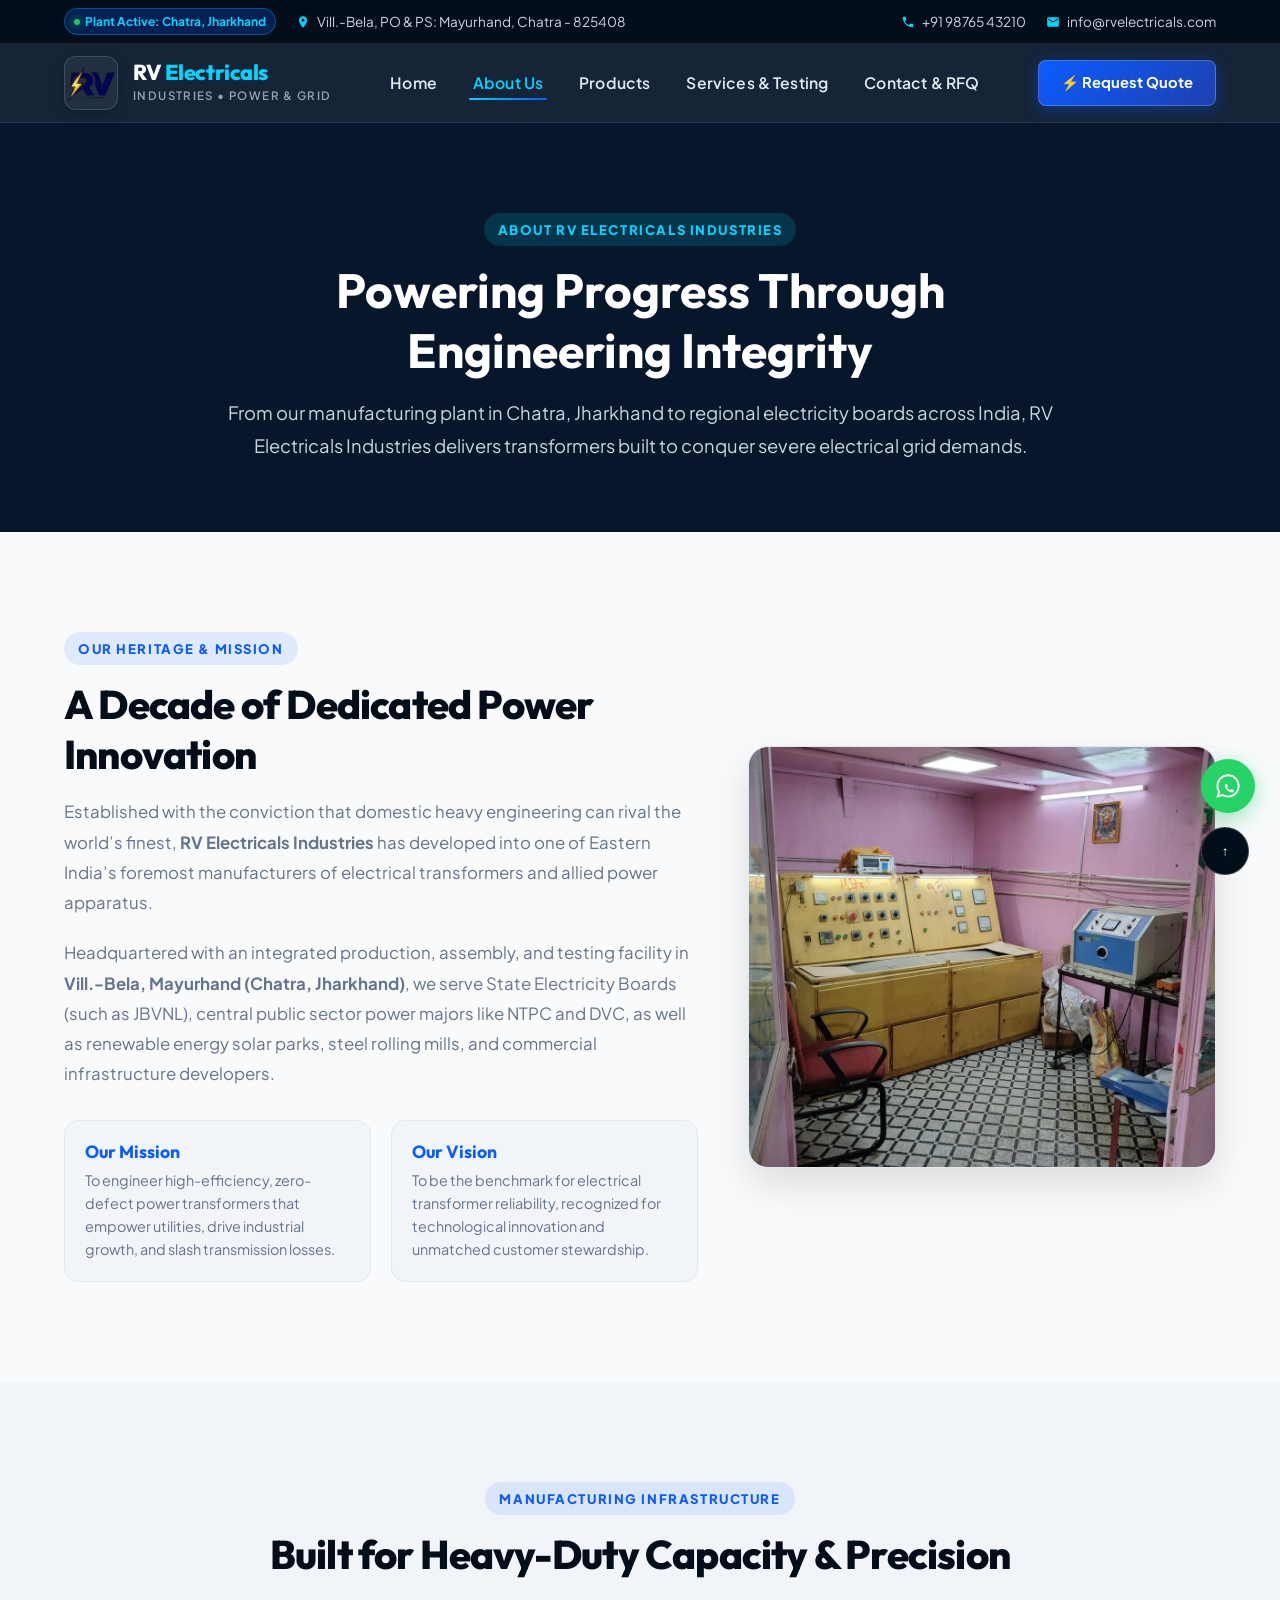
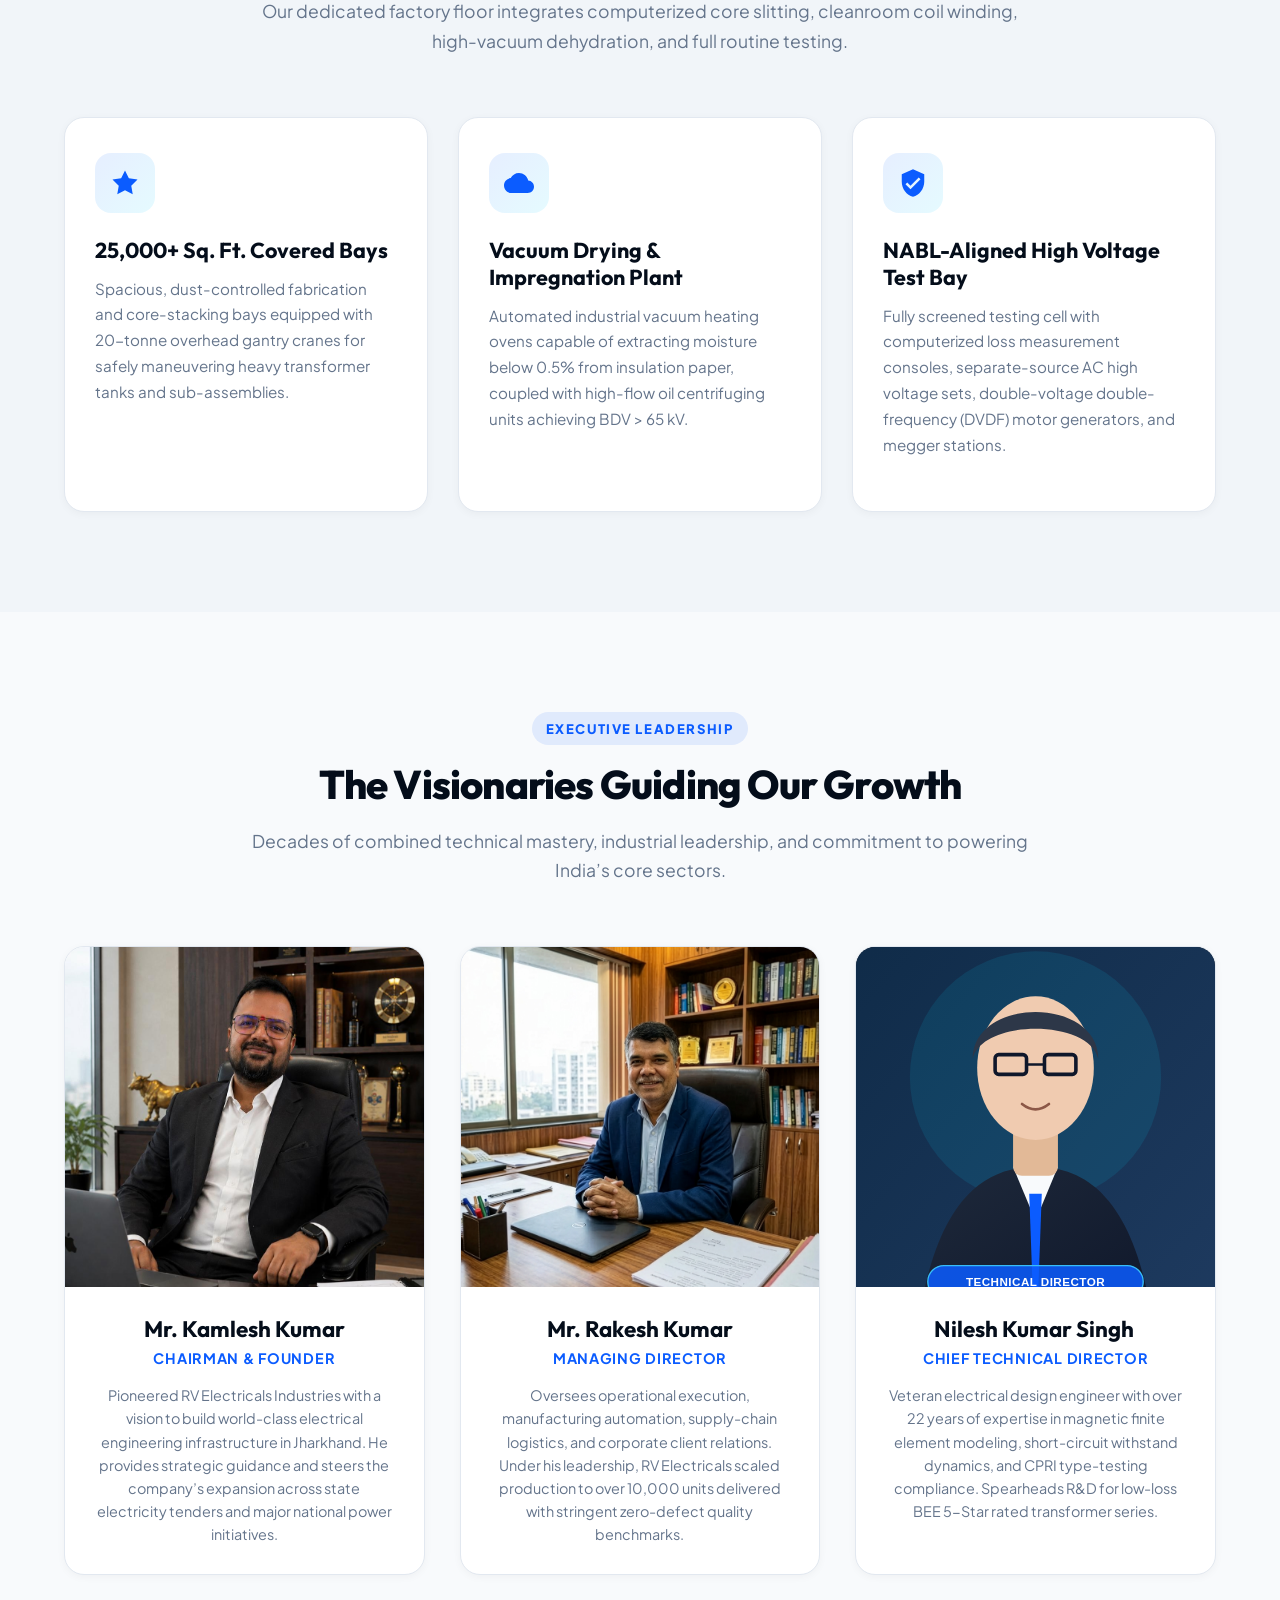
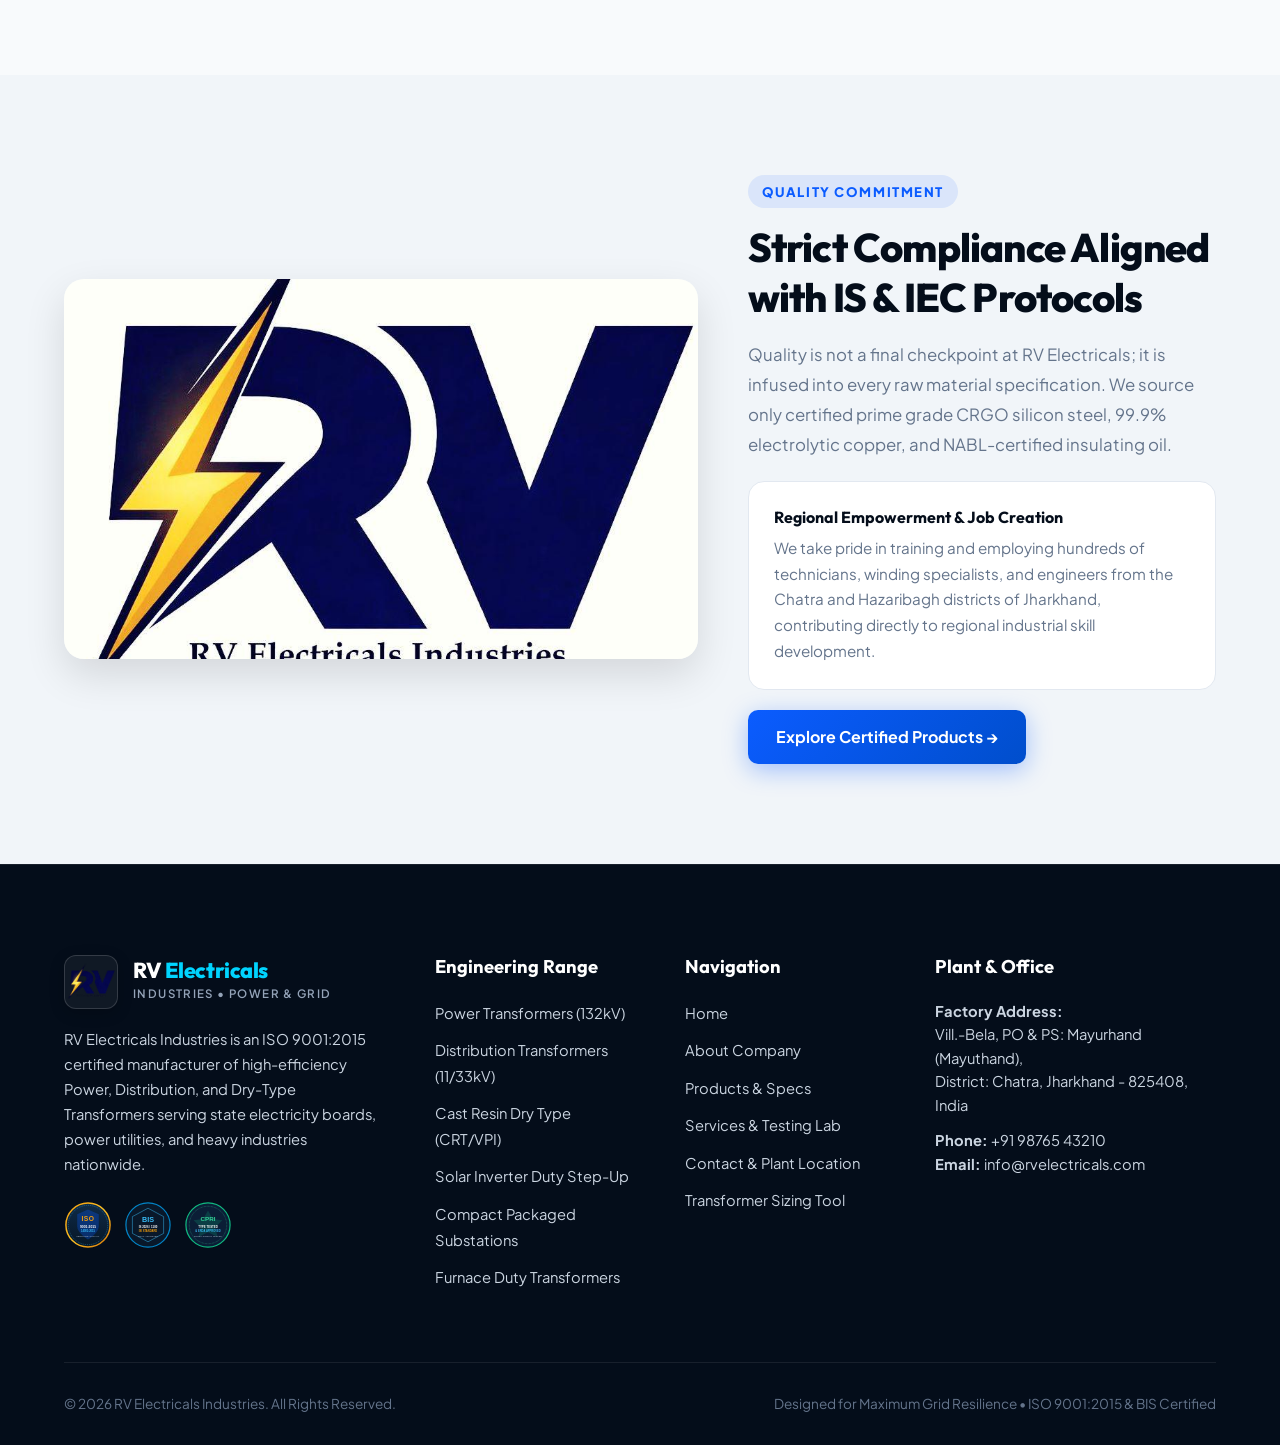
==== commit 9e61bb61: "minor" ====
--- a/about.html
+++ b/about.html
@@ -193,7 +193,7 @@
           <img src="Images/member3.svg" alt="Technical &amp; R&amp;D Director">
         </div>
         <div class="member-info">
-          <h3>Er. S. N. Sharma</h3>
+          <h3>Nilesh Kumar Singh&nbsp;</h3>
           <div class="member-role">Chief Technical Director</div>
           <p class="member-bio">
             Veteran electrical design engineer with over 22 years of expertise in magnetic finite element modeling, short-circuit withstand dynamics, and CPRI type-testing compliance. Spearheads R&amp;D for low-loss BEE 5-Star rated transformer series.
